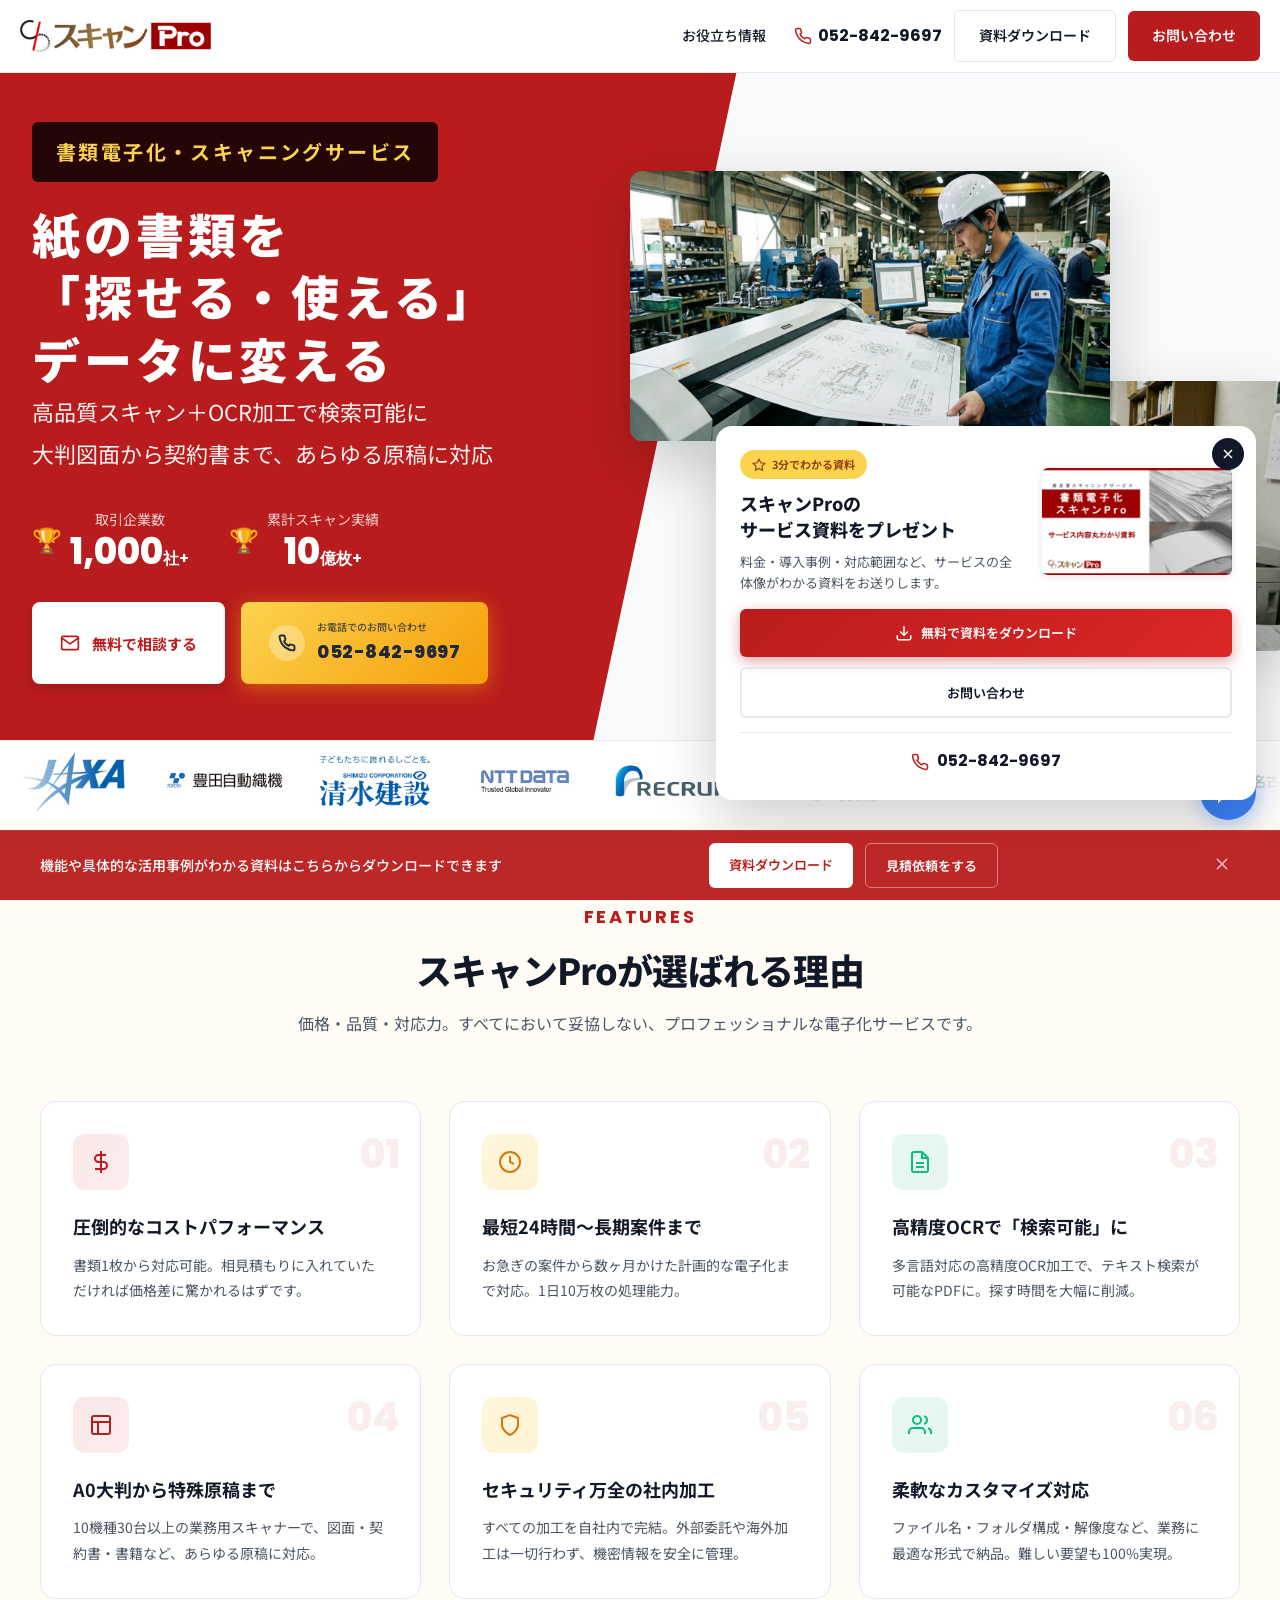
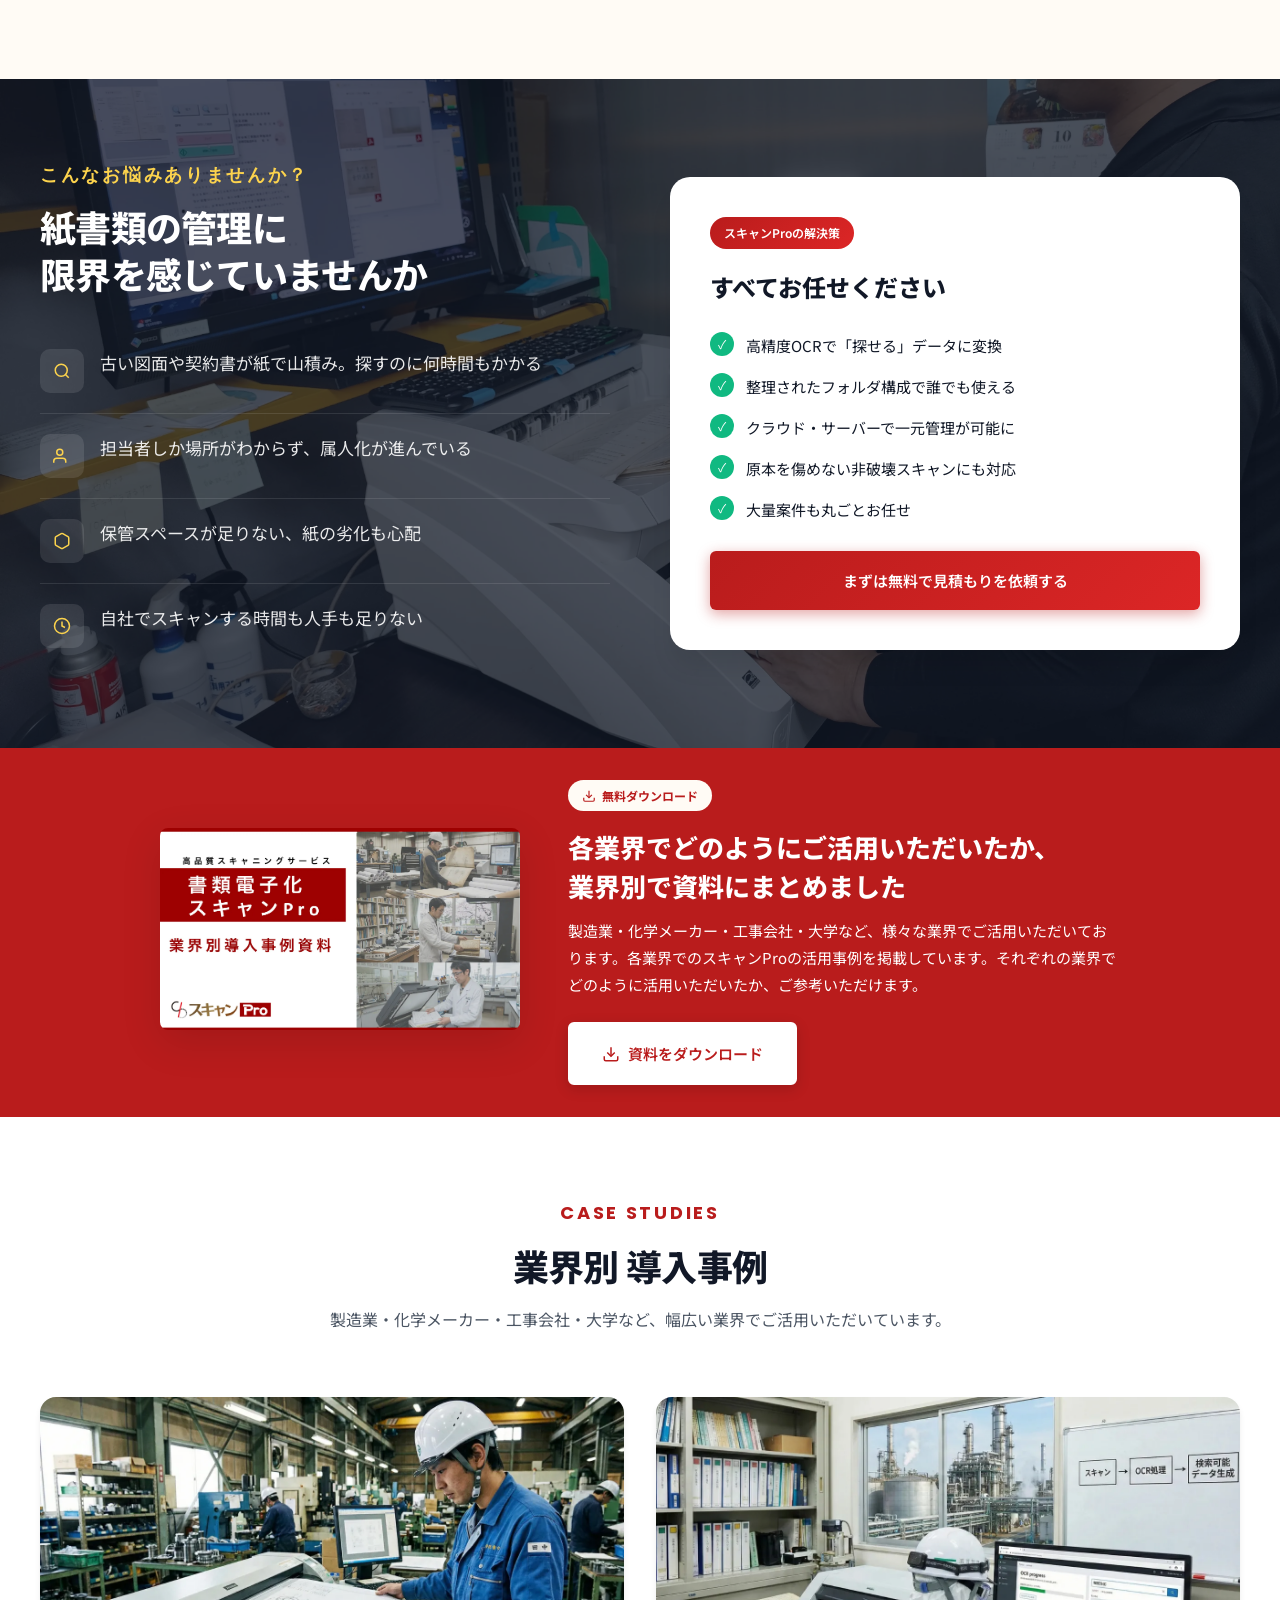
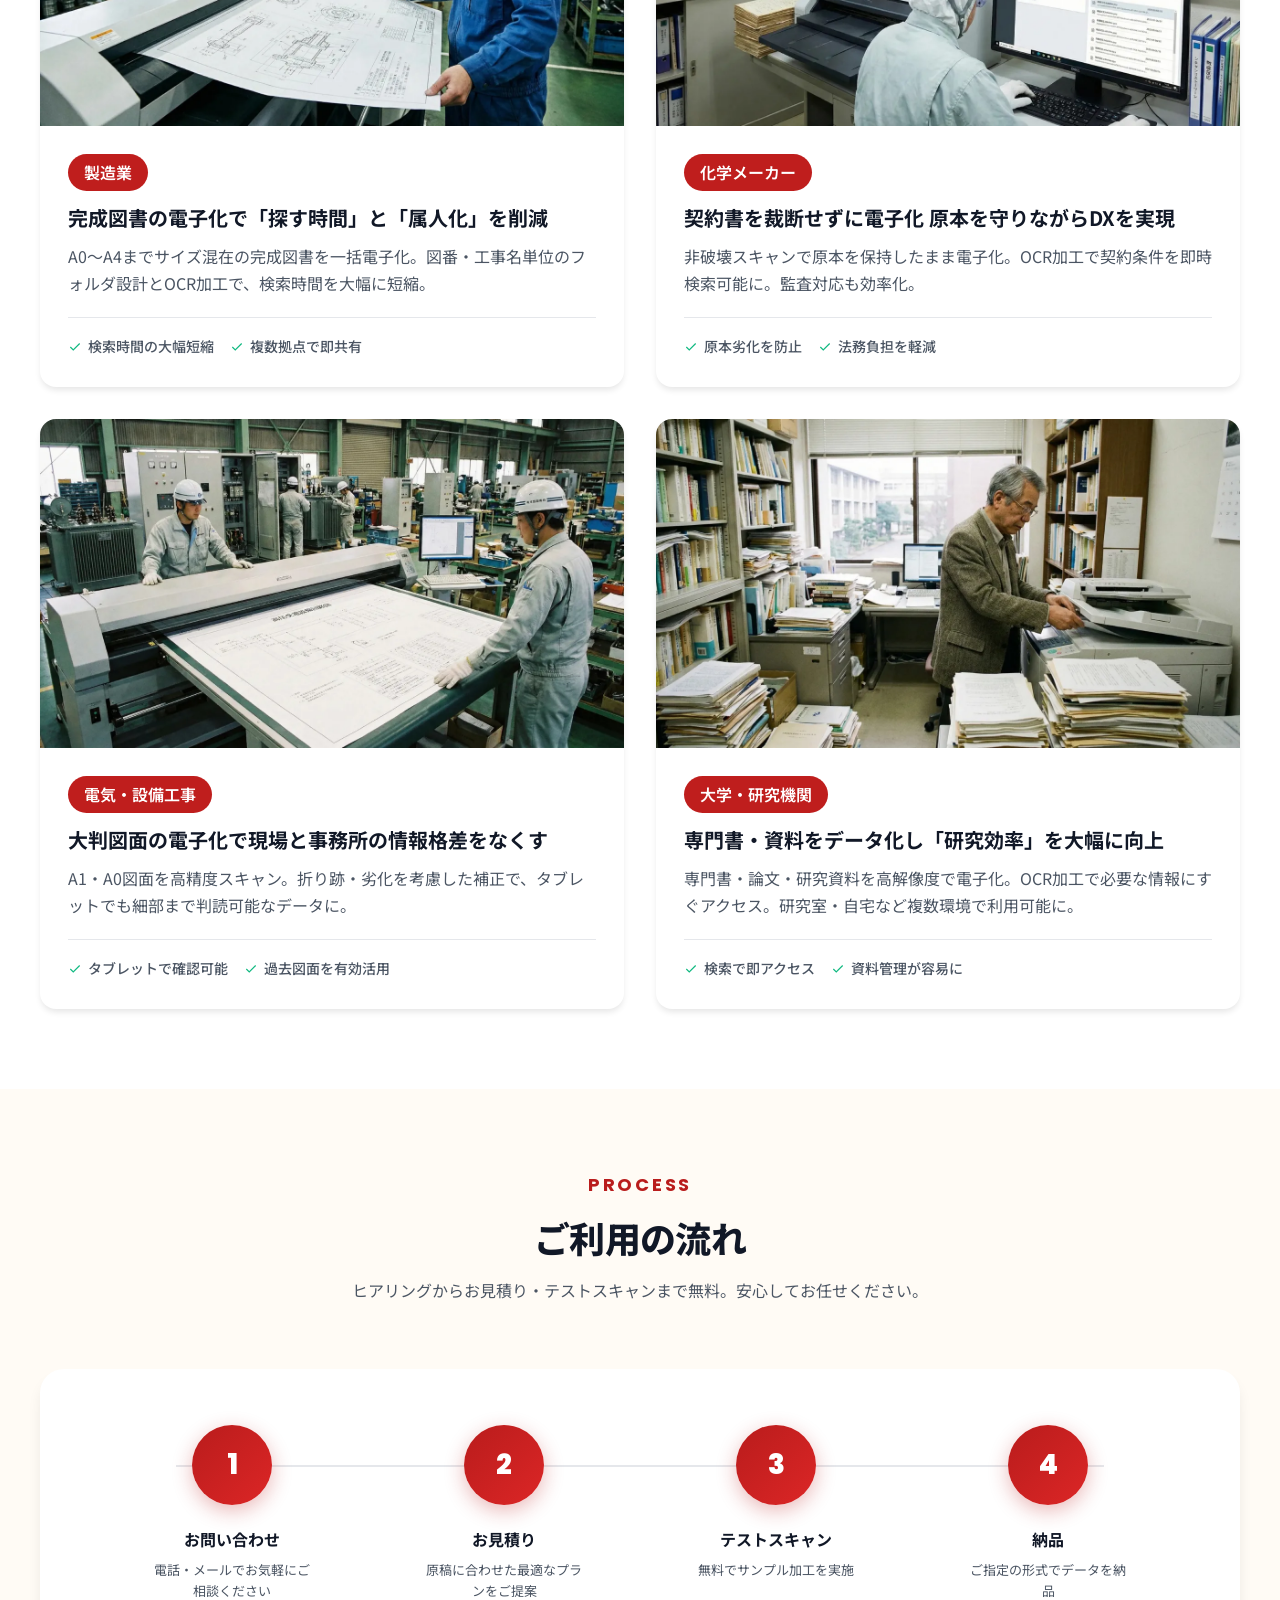
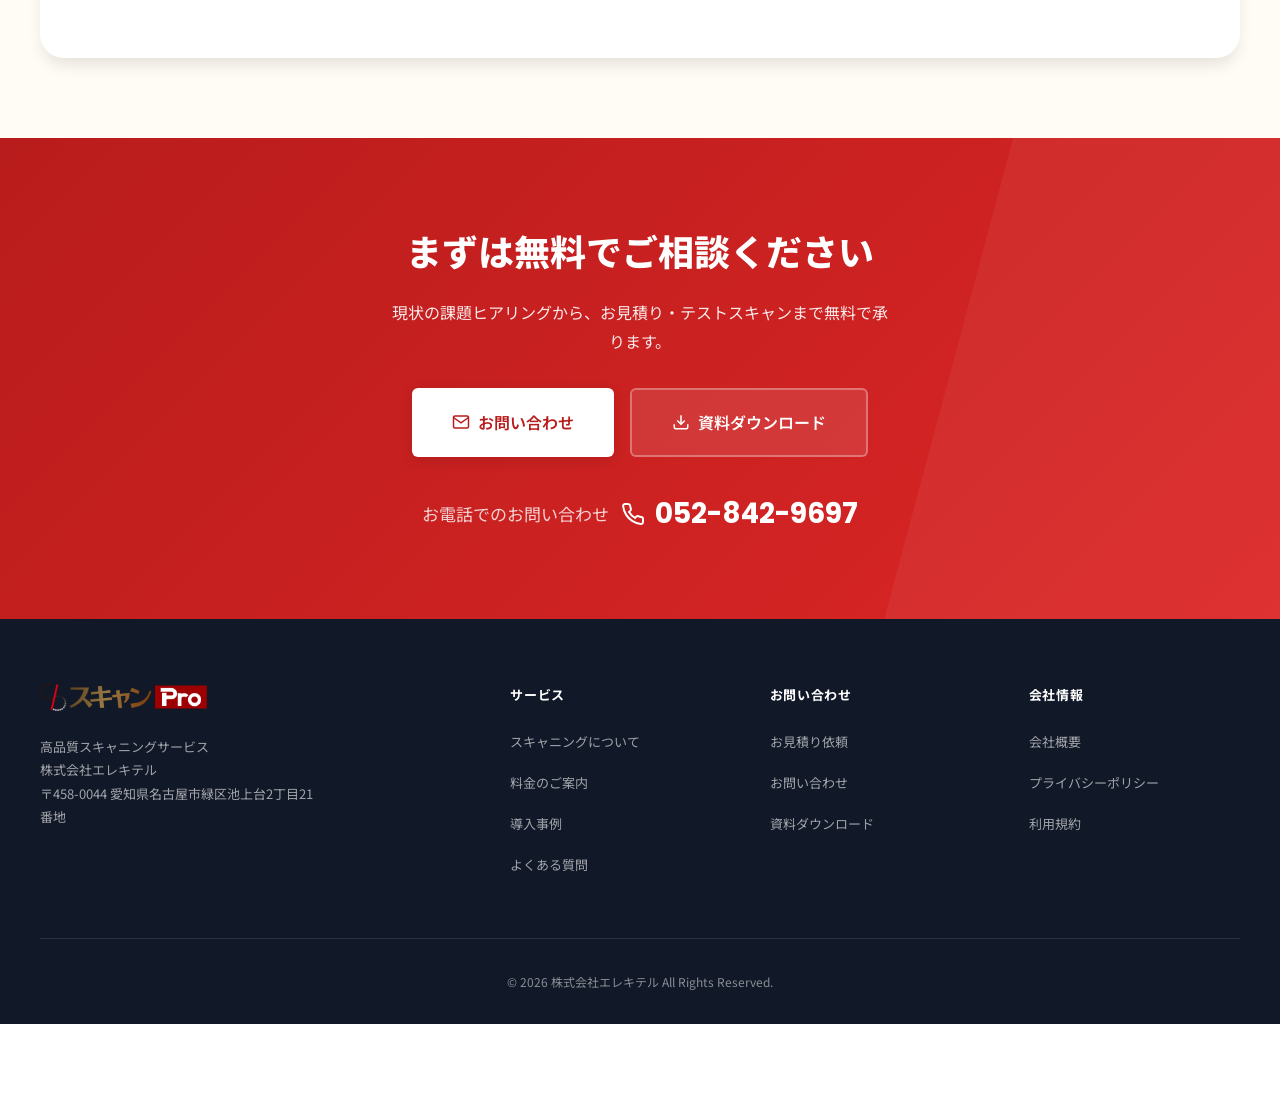
==== index-v2.html @ 7810da37 "モバイルのフローティングボタン重複を解消" ====
<!DOCTYPE html>
<html lang="ja">
<head>
    <!-- Google Tag Manager -->
    <script>(function(w,d,s,l,i){w[l]=w[l]||[];w[l].push({'gtm.start':
    new Date().getTime(),event:'gtm.js'});var f=d.getElementsByTagName(s)[0],
    j=d.createElement(s),dl=l!='dataLayer'?'&l='+l:'';j.async=true;j.src=
    'https://www.googletagmanager.com/gtm.js?id='+i+dl;f.parentNode.insertBefore(j,f);
    })(window,document,'script','dataLayer','GTM-W9QKFBZ');</script>
    <!-- End Google Tag Manager -->
    <!-- Microsoft Clarity -->
    <script type="text/javascript">
        (function(c,l,a,r,i,t,y){
            c[a]=c[a]||function(){(c[a].q=c[a].q||[]).push(arguments)};
            t=l.createElement(r);t.async=1;t.src="https://www.clarity.ms/tag/"+i;
            y=l.getElementsByTagName(r)[0];y.parentNode.insertBefore(t,y);
        })(window, document, "clarity", "script", "wdhqk1eufx");
    </script>
    <!-- End Microsoft Clarity -->
    <meta charset="UTF-8">
<meta name="viewport" content="width=device-width, initial-scale=1.0, maximum-scale=1.0, user-scalable=no">
    <title>スキャンPro | 高品質スキャニングサービス - 書類電子化のスペシャリスト</title>
    <link rel="preconnect" href="https://fonts.googleapis.com">
    <link rel="preconnect" href="https://fonts.gstatic.com" crossorigin>
    <link href="https://fonts.googleapis.com/css2?family=Noto+Sans+JP:wght@400;500;600;700;900&family=Poppins:wght@600;700;800&display=swap" rel="stylesheet">
    <link rel="stylesheet" href="css/modal.css">
    <style>
        :root {
            --primary: #B91C1C;
            --primary-dark: #991B1B;
            --primary-light: #EF4444;
            --primary-gradient: linear-gradient(135deg, #B91C1C 0%, #DC2626 100%);
            --hero-bg: #B91C1C;
            --hero-bg-dark: #991B1B;
            --text-primary: #111827;
            --text-secondary: #4B5563;
            --text-muted: #9CA3AF;
            --bg-white: #FFFFFF;
            --bg-light: #F9FAFB;
            --bg-cream: #FFFBF5;
            --bg-dark: #111827;
            --border: #E5E7EB;
            --accent-yellow: #FCD34D;
            --accent-green: #10B981;
            --shadow-sm: 0 1px 2px rgba(0,0,0,0.05);
            --shadow-md: 0 4px 6px -1px rgba(0,0,0,0.1);
            --shadow-lg: 0 10px 15px -3px rgba(0,0,0,0.1);
            --shadow-xl: 0 20px 25px -5px rgba(0,0,0,0.1);
        }
        * { margin: 0; padding: 0; box-sizing: border-box; }
        html { scroll-behavior: smooth; }
        body {
            font-family: 'Noto Sans JP', -apple-system, BlinkMacSystemFont, sans-serif;
            color: var(--text-primary);
            line-height: 1.8;
            background: var(--bg-white);
            -webkit-font-smoothing: antialiased;
            overflow-x: hidden;
        }
        .header {
            position: fixed; top: 0; left: 0; right: 0;
            background: var(--bg-white);
            z-index: 1000;
            transition: all 0.3s ease;
            border-bottom: 1px solid var(--border);
        }
        .header.scrolled { box-shadow: 0 2px 20px rgba(0, 0, 0, 0.08); }
        .header-inner {
            max-width: 1280px; margin: 0 auto; padding: 0 20px; height: 72px;
            display: flex; align-items: center; justify-content: space-between;
        }
        .logo { display: flex; align-items: center; gap: 10px; text-decoration: none; }
        .logo img { height: 32px; width: auto; }
        .phone-header {
            display: flex; align-items: center; gap: 6px;
            color: var(--text-primary); text-decoration: none;
            font-weight: 700; font-size: 16px; font-family: 'Poppins', sans-serif;
        }
        .phone-header svg { color: var(--primary); }
        .header-actions { display: flex; align-items: center; gap: 12px; }
        .nav-link-header { color: var(--text-primary); font-size: 14px; font-weight: 500; text-decoration: none; transition: color 0.2s; margin-right: 16px; }
        .nav-link-header:hover { color: var(--primary); }
        .btn {
            display: inline-flex; align-items: center; justify-content: center; gap: 8px;
            padding: 12px 24px; border-radius: 6px; font-size: 14px; font-weight: 600;
            text-decoration: none; transition: all 0.3s cubic-bezier(0.4, 0, 0.2, 1);
            cursor: pointer; border: none; position: relative; overflow: hidden;
        }
        .btn-header-primary { background: var(--primary); color: white; }
        .btn-header-primary:hover { background: var(--primary-dark); }
        .btn-header-outline { background: transparent; border: 1px solid var(--border); color: var(--text-primary); }
        .btn-header-outline:hover { background: var(--bg-light); border-color: var(--text-muted); }
        .btn-primary { background: var(--primary-gradient); color: white; box-shadow: 0 4px 14px rgba(185, 28, 28, 0.4); }
        .btn-primary:hover { transform: translateY(-2px); box-shadow: 0 6px 20px rgba(185, 28, 28, 0.5); }
        .btn-lg { padding: 16px 32px; font-size: 15px; }
        .btn-xl { padding: 18px 40px; font-size: 16px; }
        .btn-outline { background: transparent; border: 2px solid var(--border); color: var(--text-primary); }
        .btn-outline:hover { background: var(--bg-light); border-color: var(--text-muted); }
        .hero {
            padding-top: 72px; background: var(--hero-bg); position: relative; overflow: hidden;
            min-height: calc(100vh - 100px); display: flex; flex-direction: column;
        }
        .hero-main { flex: 1; display: flex; align-items: center; position: relative; z-index: 2; }
        .hero::after {
            content: ''; position: absolute; top: 0; right: 0; width: 55%; height: 100%;
            background: var(--bg-light); clip-path: polygon(25% 0, 100% 0, 100% 100%, 0 100%); z-index: 1;
        }
        .hero-inner {
            max-width: 1280px; margin: 0 auto; padding: 50px 32px 40px;
            display: grid; grid-template-columns: 1fr 1fr; gap: 60px;
            align-items: center; position: relative; z-index: 3; width: 100%;
        }
        .hero-content { color: white; }
        .hero-subtitle { font-size: 20px; font-weight: 700; margin-bottom: 20px; letter-spacing: 0.12em; display: inline-block; background: rgba(0,0,0,0.8); color: #FCD34D; padding: 12px 24px; border-radius: 6px; }
        .hero-title { font-size: 48px; font-weight: 900; line-height: 1.3; margin-bottom: 2px; letter-spacing: 0.08em; }
        .hero-description { font-size: 22px; margin-bottom: 32px; line-height: 1.9; opacity: 0.95; }
        .hero-stats { display: flex; gap: 40px; margin-bottom: 32px; }
        .stat-item { display: flex; align-items: center; gap: 8px; }
        .stat-laurel { color: #9AE6B4; font-size: 24px; }
        .stat-content { text-align: center; }
        .stat-label { font-size: 14px; opacity: 0.8; margin-bottom: 2px; }
        .stat-number { font-family: 'Poppins', sans-serif; font-size: 36px; font-weight: 800; line-height: 1; }
        .stat-number span { font-size: 16px; font-weight: 600; }
        .hero-cta { display: flex; gap: 16px; flex-wrap: wrap; margin-bottom: 16px; }
        .hero-cta-sub { display: flex; align-items: center; gap: 6px; font-size: 13px; opacity: 0.9; }
        .hero-cta-sub svg { color: #9AE6B4; }
        .btn-hero {
            display: flex; align-items: center; gap: 12px; padding: 16px 28px; border-radius: 8px;
            font-size: 15px; font-weight: 700; text-decoration: none; transition: all 0.3s ease; border: none; cursor: pointer;
        }
        .btn-hero-primary { background: white; color: var(--hero-bg); box-shadow: 0 4px 12px rgba(0,0,0,0.15); }
        .btn-hero-primary:hover { transform: translateY(-2px); box-shadow: 0 6px 20px rgba(0,0,0,0.2); }
        .btn-hero-phone {
            background: linear-gradient(135deg, #FCD34D 0%, #F59E0B 100%);
            color: #1F2937; box-shadow: 0 4px 20px rgba(245, 158, 11, 0.5); animation: pulse-phone 2s infinite;
        }
        .btn-hero-phone:hover { transform: translateY(-2px) scale(1.02); box-shadow: 0 6px 28px rgba(245, 158, 11, 0.6); }
        @keyframes pulse-phone {
            0%, 100% { box-shadow: 0 4px 20px rgba(245, 158, 11, 0.5); }
            50% { box-shadow: 0 4px 30px rgba(245, 158, 11, 0.8); }
        }
        .btn-hero-phone-icon {
            display: flex; align-items: center; justify-content: center;
            width: 36px; height: 36px; background: rgba(255,255,255,0.3); border-radius: 50%;
        }
        .btn-hero-phone-text { display: flex; flex-direction: column; text-align: left; }
        .btn-hero-phone-label { font-size: 10px; font-weight: 500; opacity: 0.8; }
        .btn-hero-phone-number { font-family: 'Poppins', sans-serif; font-size: 18px; font-weight: 800; letter-spacing: 0.5px; }
        .hero-image { position: relative; z-index: 3; }
        .hero-image-wrapper { position: relative; height: 480px; }
        .hero-image-main {
            position: absolute; width: 100%; max-width: 480px; border-radius: 12px;
            box-shadow: 0 20px 60px rgba(0,0,0,0.2); top: 0; left: -40px; z-index: 2;
        }
        .hero-image-secondary {
            position: absolute; width: 100%; max-width: 480px; border-radius: 12px;
            box-shadow: 0 15px 50px rgba(0,0,0,0.15); bottom: 0; right: -40px; z-index: 1;
        }
        .hero-image-float {
            position: absolute; background: white; border-radius: 12px; padding: 16px;
            box-shadow: 0 8px 30px rgba(0,0,0,0.12); z-index: 3;
        }
        .hero-image-float-1 { top: 50%; right: -10px; display: flex; align-items: center; gap: 10px; }
        .hero-image-float-icon {
            width: 40px; height: 40px; background: #E8F5E9; border-radius: 8px;
            display: flex; align-items: center; justify-content: center; color: var(--accent-green);
        }
        .hero-image-float-text { font-size: 13px; color: var(--text-secondary); }
        .logo-marquee {
    padding: 10px 0; /* 上下の余裕を確保 */
    background: var(--bg-white);
    border-top: 1px solid var(--border);
    overflow: hidden;
    position: relative;
    z-index: 4;
}
        .marquee-wrapper { display: flex; overflow: hidden; position: relative; }
        .marquee-wrapper::before, .marquee-wrapper::after {
            content: ''; position: absolute; top: 0; width: 100px; height: 100%; z-index: 2; pointer-events: none;
        }
        .marquee-wrapper::before { left: 0; background: linear-gradient(to right, white, transparent); }
        .marquee-wrapper::after { right: 0; background: linear-gradient(to left, white, transparent); }
        .marquee-track { display: flex; animation: marquee 45s linear infinite; }
        .marquee-track:hover { animation-play-state: paused; }
        @keyframes marquee { 0% { transform: translateX(0); } 100% { transform: translateX(-50%); } }
        .marquee-item {
            flex-shrink: 0; padding: 0 15px; display: flex; align-items: center; justify-content: center; 
        }
        .marquee-item img {
    height: 60px;      /* 少しサイズ調整 */
    width: auto;
    object-fit: contain;

    filter: grayscale(0%);
}
        .marquee-item:hover img { opacity: 1; filter: grayscale(0%); }
        .section { padding: 80px 32px; }
        .section-dark { background: var(--bg-dark); color: white; position: relative; }
        .section-dark::before { content: ''; position: absolute; top: 0; left: 0; right: 0; bottom: 0; background: url('image/hero-document-scan.webp') center/cover no-repeat; opacity: 0.25; z-index: 0; }
        .section-dark .section-inner { position: relative; z-index: 1; }
        .section-cream { background: var(--bg-cream); }
        .section-inner { max-width: 1200px; margin: 0 auto; }
        .section-header { text-align: center; margin-bottom: 64px; }
        .section-label {
            display: inline-block; font-family: 'Poppins', sans-serif; font-size: 18px; font-weight: 700;
            color: var(--primary); text-transform: uppercase; letter-spacing: 0.15em; margin-bottom: 12px;
        }
        .section-title {
            font-size: 36px; font-weight: 800; margin-bottom: 16px; color: var(--text-primary);
            letter-spacing: -0.02em; line-height: 1.3;
        }
        .section-dark .section-title { color: white; }
        .section-subtitle { font-size: 16px; color: var(--text-secondary); max-width: 700px; margin: 0 auto; line-height: 1.8; }
        .section-dark .section-subtitle { color: rgba(255,255,255,0.7); }
        .features-grid { display: grid; grid-template-columns: repeat(3, 1fr); gap: 28px; }
        .feature-card {
            background: white; border-radius: 16px; padding: 32px; border: 1px solid var(--border);
            transition: all 0.4s cubic-bezier(0.4, 0, 0.2, 1); position: relative; overflow: hidden;
        }
        .feature-card::before {
            content: ''; position: absolute; top: 0; left: 0; width: 100%; height: 3px;
            background: var(--primary-gradient); transform: scaleX(0); transform-origin: left; transition: transform 0.4s ease;
        }
        .feature-card:hover { transform: translateY(-6px); box-shadow: 0 16px 32px rgba(0, 0, 0, 0.1); border-color: transparent; }
        .feature-card:hover::before { transform: scaleX(1); }
        .feature-icon { width: 56px; height: 56px; border-radius: 12px; display: flex; align-items: center; justify-content: center; margin-bottom: 20px; }
        .feature-icon.primary { background: linear-gradient(135deg, rgba(185, 28, 28, 0.1) 0%, rgba(239, 68, 68, 0.1) 100%); color: var(--primary); }
        .feature-icon.yellow { background: linear-gradient(135deg, rgba(252, 211, 77, 0.2) 0%, rgba(251, 191, 36, 0.2) 100%); color: #D97706; }
        .feature-icon.green { background: linear-gradient(135deg, rgba(16, 185, 129, 0.1) 0%, rgba(5, 150, 105, 0.1) 100%); color: var(--accent-green); }
        .feature-number { font-family: 'Poppins', sans-serif; font-size: 40px; font-weight: 800; color: rgba(185, 28, 28, 0.08); position: absolute; top: 16px; right: 20px; }
        .feature-title { font-size: 18px; font-weight: 700; margin-bottom: 10px; color: var(--text-primary); }
        .feature-description { font-size: 14px; color: var(--text-secondary); line-height: 1.8; }
        .problem-grid { display: grid; grid-template-columns: 1fr 1fr; gap: 60px; align-items: center; }
        .problem-list { list-style: none; }
        .problem-item { display: flex; align-items: flex-start; gap: 16px; padding: 20px 0; border-bottom: 1px solid rgba(255, 255, 255, 0.1); }
        .problem-item:last-child { border-bottom: none; }
        .problem-icon { width: 44px; height: 44px; background: rgba(255, 255, 255, 0.1); border-radius: 10px; display: flex; align-items: center; justify-content: center; flex-shrink: 0; color: var(--accent-yellow); }
        .problem-text { font-size: 17px; line-height: 1.7; opacity: 0.9; }
        .solution-card { background: white; border-radius: 20px; padding: 40px; color: var(--text-primary); box-shadow: var(--shadow-xl); }
        .solution-badge { display: inline-block; background: var(--primary-gradient); color: white; padding: 5px 14px; border-radius: 50px; font-size: 12px; font-weight: 600; margin-bottom: 16px; }
        .solution-title { font-size: 24px; font-weight: 800; margin-bottom: 24px; color: var(--text-primary); }
        .solution-list { list-style: none; }
        .solution-item { display: flex; align-items: flex-start; gap: 12px; margin-bottom: 14px; font-size: 15px; }
        .solution-check { width: 24px; height: 24px; background: var(--accent-green); border-radius: 50%; display: flex; align-items: center; justify-content: center; color: white; flex-shrink: 0; font-size: 12px; }
        /* PC: スクロール駆動ラッパーを無効化 */
        .features-scroll-spacer, .cases-scroll-spacer { display: contents; }
        .features-sticky, .cases-sticky { display: contents; }
        .cases-grid { display: grid; grid-template-columns: repeat(2, 1fr); gap: 32px; }
        .cases-scroll-bar { display: none; }
        .case-card { background: white; border-radius: 16px; overflow: hidden; box-shadow: var(--shadow-md); transition: all 0.4s ease; }
        .case-card:hover { transform: translateY(-6px); box-shadow: var(--shadow-xl); }
        .case-image { aspect-ratio: 16/9; background: linear-gradient(135deg, #E5E7EB 0%, #F3F4F6 100%); overflow: hidden; }
        .case-image img { width: 100%; height: 100%; object-fit: cover; }
        .case-content { padding: 28px; }
        .case-badge { display: inline-block; padding: 4px 16px; background:#bf1e1d; border-radius: 50px; font-size: 16px; font-weight: 600; color: #ffffff; margin-bottom: 12px; }
        .case-title { font-size: 20px; font-weight: 700; margin-bottom: 10px; color: var(--text-primary); line-height: 1.5; }
        .case-description { font-size: 16px; color: var(--text-secondary); margin-bottom: 20px; line-height: 1.7; }
        .case-results { display: flex; gap: 16px; padding-top: 16px; border-top: 1px solid var(--border); flex-wrap: wrap; }
        .case-result-item { display: flex; align-items: center; gap: 6px; font-size: 14px; color: var(--text-secondary); font-weight: 500; }
        .case-result-item svg { color: var(--accent-green); }
        .process-container { background: white; border-radius: 24px; padding: 56px; box-shadow: var(--shadow-lg); }
        .process-steps { display: flex; justify-content: space-between; position: relative; }
        .process-steps::before { content: ''; position: absolute; top: 40px; left: 80px; right: 80px; height: 2px; background: var(--border); }
        .process-step { text-align: center; position: relative; flex: 1; }
        .process-number { width: 80px; height: 80px; border-radius: 50%; background: var(--primary-gradient); color: white; display: flex; align-items: center; justify-content: center; font-family: 'Poppins', sans-serif; font-size: 28px; font-weight: 800; margin: 0 auto 20px; position: relative; z-index: 1; box-shadow: 0 6px 20px rgba(185, 28, 28, 0.3); }
        .process-title { font-size: 16px; font-weight: 700; margin-bottom: 6px; color: var(--text-primary); }
        .process-description { font-size: 13px; color: var(--text-secondary); max-width: 160px; margin: 0 auto; line-height: 1.6; }
        .download-cta-section { background: #b91c1c; position: relative; overflow: hidden; padding-top: 0; padding-bottom: 0; }
        .download-cta-section .section-inner { padding-top: 32px; padding-bottom: 32px; }
        .download-cta-inner { max-width: 960px; margin: 0 auto; display: flex; align-items: center; gap: 48px; }
        .download-cta-image { flex: 0 0 360px; position: relative; }
        .download-cta-image img { width: 100%; border-radius: 8px; box-shadow: 0 12px 40px rgba(0, 0, 0, 0.12); }
        .download-cta-content { flex: 1; }
        .download-cta-label { display: inline-flex; align-items: center; gap: 6px; background:#fffbf5; color: #b91c1c; padding: 5px 14px; border-radius: 50px; font-size: 12px; font-weight: 700; margin-bottom: 16px; }
        .download-cta-title { font-size: 26px; font-weight: 800; line-height: 1.5; margin-bottom: 12px; color: #ffffff; }
        .download-cta-description { font-size: 15px; color: #ffffff; margin-bottom: 24px; line-height: 1.8; }
        .download-cta-content .btn-white { background: white; color: var(--primary); border: 2px solid white; box-shadow: 0 4px 14px rgba(0,0,0,0.15); }
        .download-cta-content .btn-white:hover { background: var(--bg-light); transform: translateY(-2px); box-shadow: 0 6px 20px rgba(0,0,0,0.2); }
        @media (max-width: 768px) {
            .download-cta-inner { flex-direction: column; gap: 24px; text-align: center; }
            .download-cta-image { flex: 0 0 auto; max-width: 240px; margin: 0 auto; }
            .download-cta-title { font-size: 22px; }
        }
        .cta-section { background: var(--primary-gradient); color: white; text-align: center; position: relative; overflow: hidden; }
        .cta-section::before { content: ''; position: absolute; top: -50%; right: -25%; width: 50%; height: 200%; background: rgba(255,255,255,0.05); transform: rotate(15deg); }
        .cta-content { position: relative; z-index: 1; }
        .cta-title { font-size: 36px; font-weight: 800; margin-bottom: 16px; }
        .cta-description { font-size: 16px; opacity: 0.9; margin-bottom: 32px; max-width: 500px; margin-left: auto; margin-right: auto; }
        .cta-buttons { display: flex; gap: 16px; justify-content: center; flex-wrap: wrap; margin-bottom: 32px; }
        .btn-white { background: white; color: var(--primary); box-shadow: 0 4px 14px rgba(0,0,0,0.1); }
        .btn-white:hover { background: var(--bg-light); transform: translateY(-2px); }
        .btn-ghost { background: rgba(255,255,255,0.1); color: white; border: 2px solid rgba(255,255,255,0.3); }
        .btn-ghost:hover { background: rgba(255,255,255,0.2); border-color: rgba(255,255,255,0.5); }
        .cta-phone { display: flex; align-items: center; justify-content: center; gap: 12px; flex-wrap: wrap; }
        .cta-phone-label { font-size: 17px; opacity: 0.8; }
        .cta-phone-number { font-family: 'Poppins', sans-serif; font-size: 28px; font-weight: 700; color: white; text-decoration: none; display: flex; align-items: center; gap: 10px; }
        .footer { background: var(--bg-dark); color: white; padding: 64px 32px 32px; }
        .footer-inner { max-width: 1200px; margin: 0 auto; }
        .footer-grid { display: grid; grid-template-columns: 2fr 1fr 1fr 1fr; gap: 48px; margin-bottom: 48px; }
        .footer-brand { max-width: 280px; }
        .footer-logo { margin-bottom: 16px; }
        .footer-logo img { height: 28px; width: auto; }
        .footer-description { font-size: 13px; opacity: 0.6; line-height: 1.8; }
        .footer-heading { font-size: 13px; font-weight: 700; margin-bottom: 20px; text-transform: uppercase; letter-spacing: 0.05em; }
        .footer-links { list-style: none; }
        .footer-links li { margin-bottom: 12px; }
        .footer-links a { color: white; opacity: 0.6; text-decoration: none; font-size: 13px; transition: opacity 0.2s; }
        .footer-links a:hover { opacity: 1; }
        .footer-bottom { padding-top: 32px; border-top: 1px solid rgba(255, 255, 255, 0.1); text-align: center; }
        .footer-copyright { font-size: 12px; opacity: 0.5; }
        .cta-popup { position: fixed; bottom: 100px; right: 24px; z-index: 999; display: none; }
        .cta-popup.show { display: block; animation: slideUp 0.4s ease; }
        @keyframes slideUp { from { opacity: 0; transform: translateY(20px); } to { opacity: 1; transform: translateY(0); } }
        .cta-popup-card { background: white; border-radius: 16px; padding: 24px; box-shadow: 0 20px 60px rgba(0, 0, 0, 0.2); width: 540px; position: relative; }
        .cta-popup-top { display: flex; gap: 20px; align-items: center; margin-bottom: 16px; }
        .cta-popup-top-text { flex: 1; }
        .cta-popup-image { flex: 0 0 190px; }
        .cta-popup-image img { width: 100%; height: auto; border-radius: 6px; display: block; box-shadow: 0 2px 8px rgba(0,0,0,0.1); }
        .cta-popup-close { position: absolute; top: 12px; right: 12px; width: 32px; height: 32px; border: none; background: var(--text-primary); border-radius: 50%; cursor: pointer; display: flex; align-items: center; justify-content: center; color: white; transition: all 0.2s; z-index: 1; }
        .cta-popup-close:hover { background: var(--primary); color: white; }
        .cta-popup-badge { display: inline-flex; align-items: center; gap: 6px; background: var(--accent-yellow); color: #92400E; padding: 5px 12px; border-radius: 50px; font-size: 11px; font-weight: 700; margin-bottom: 12px; }
        .cta-popup-title { font-size: 18px; font-weight: 800; margin-bottom: 10px; color: var(--text-primary); line-height: 1.4; }
        .cta-popup-description { font-size: 13px; color: var(--text-secondary); margin-bottom: 0; line-height: 1.6; }
        .cta-popup-buttons { display: flex; flex-direction: column; gap: 10px; }
        .cta-popup-buttons .btn { width: 100%; justify-content: center; padding: 12px 20px; font-size: 13px; }
        .cta-popup-phone { display: flex; align-items: center; justify-content: center; gap: 8px; margin-top: 14px; padding-top: 14px; border-top: 1px solid var(--border); }
        .cta-popup-phone a { color: var(--text-primary); text-decoration: none; font-weight: 700; font-size: 16px; font-family: 'Poppins', sans-serif; }
        .cta-popup-phone svg { color: var(--primary); }
        .floating-mini { position: fixed; bottom: 100px; right: 24px; z-index: 998; display: flex; flex-direction: column; gap: 10px; }
        .floating-mini.hidden { display: none; }
        .floating-btn { width: 56px; height: 56px; border-radius: 50%; display: flex; align-items: center; justify-content: center; box-shadow: 0 4px 16px rgba(0, 0, 0, 0.15); transition: all 0.3s ease; cursor: pointer; border: none; text-decoration: none; }
        .floating-btn:hover { transform: scale(1.1); }
        .floating-phone { background: var(--accent-green); color: white; }
        .floating-mail { background: var(--primary-gradient); color: white; }
        .floating-cta-bar { position: fixed; bottom: 0; left: 0; right: 0; background: rgba(185, 28, 28, 0.95); backdrop-filter: blur(10px); z-index: 999; padding: 12px 32px; display: none; border-top: 1px solid rgba(255,255,255,0.1); }
        .floating-cta-bar.show { display: block; animation: slideUpBar 0.4s ease; }
        @keyframes slideUpBar { from { opacity: 0; transform: translateY(100%); } to { opacity: 1; transform: translateY(0); } }
        .floating-cta-bar-inner { max-width: 1200px; margin: 0 auto; display: flex; align-items: center; justify-content: space-between; gap: 20px; }
        .floating-cta-bar-text { color: white; font-size: 14px; font-weight: 500; }
        .floating-cta-bar-buttons { display: flex; gap: 12px; }
        .floating-cta-bar-close { background: none; border: none; color: white; cursor: pointer; padding: 8px; opacity: 0.7; transition: opacity 0.2s; }
        .floating-cta-bar-close:hover { opacity: 1; }
        .btn-bar { padding: 10px 20px; border-radius: 6px; font-size: 13px; font-weight: 600; text-decoration: none; transition: all 0.2s; }
        .btn-bar-primary { background: white; color: var(--primary); }
        .btn-bar-primary:hover { background: var(--bg-light); }
        .btn-bar-secondary { background: transparent; color: white; border: 1px solid rgba(255,255,255,0.4); }
        .btn-bar-secondary:hover { background: rgba(255,255,255,0.1); }
        .floating-chat { position: fixed; bottom: 80px; right: 24px; z-index: 998; }
        .floating-chat-btn { width: 56px; height: 56px; border-radius: 50%; background: #3B82F6; color: white; display: flex; align-items: center; justify-content: center; box-shadow: 0 4px 20px rgba(59, 130, 246, 0.4); border: none; cursor: pointer; transition: all 0.3s ease; }
        .floating-chat-btn:hover { transform: scale(1.1); box-shadow: 0 6px 24px rgba(59, 130, 246, 0.5); }
        .fade-in { opacity: 0; transform: translateY(30px); transition: opacity 0.6s ease, transform 0.6s ease; }
        .fade-in.visible { opacity: 1; transform: translateY(0); }

        /* Hamburger menu */
        .hamburger-btn { display: none; flex-direction: column; align-items: center; justify-content: center; background: none; border: none; cursor: pointer; padding: 8px; gap: 5px; }
        .hamburger-btn span { width: 24px; height: 2px; background: var(--text-primary); transition: all 0.3s ease; display: block; }
        .hamburger-btn.active span:nth-child(1) { transform: rotate(45deg) translate(8px, 8px); }
        .hamburger-btn.active span:nth-child(2) { opacity: 0; }
        .hamburger-btn.active span:nth-child(3) { transform: rotate(-45deg) translate(8px, -8px); }
        .mobile-nav { display: none; position: absolute; top: 56px; left: 0; right: 0; background: white; border-bottom: 1px solid var(--border); flex-direction: column; gap: 0; z-index: 999; box-shadow: 0 4px 12px rgba(0,0,0,0.1); }
        .mobile-nav.show { display: flex; }
        .mobile-nav a { padding: 14px 16px; color: var(--text-primary); text-decoration: none; font-size: 14px; border-bottom: 1px solid var(--border); }
        .mobile-nav a:last-child { border-bottom: none; }
        .mobile-nav a:hover { background: var(--bg-light); }
        /* Mobile-only elements - hidden by default on PC */
        .mobile-header-actions { display: none; }
        .mobile-phone-btn { display: none; }
        .mobile-cta-btn { display: none; }
        .scroll-hint-mobile { display: none; }
        .trust-numbers { display: none; }
        .mini-cta-mobile { display: none; }
        .feature-progress { display: none; }
        .mobile-floating-buttons { display: none; }
        .feature-img { display: none; }

        @media (max-width: 1024px) {
            .hero-inner { grid-template-columns: 1fr; gap: 40px; }
            .hero::after { display: none; }
            .hero { min-height: auto; }
            .hero-main { padding-bottom: 40px; }
            .hero-image { display: block; }
            .hero-image-wrapper { height: 280px; max-width: 500px; margin: 0 auto; }
            .hero-image-main { width: 60%; max-width: 280px; }
            .hero-image-secondary { width: 55%; max-width: 250px; }
            .hero-title { font-size: 36px; }
            .features-grid { grid-template-columns: repeat(2, 1fr); }
            .problem-grid { grid-template-columns: 1fr; gap: 40px; }
            .process-steps { flex-wrap: wrap; gap: 32px; }
            .process-steps::before { display: none; }
            .process-step { flex: 0 0 calc(50% - 16px); }
            .footer-grid { grid-template-columns: repeat(2, 1fr); }
        }
        @media (max-width: 768px) {
            /* Stagger animations */
            .stagger-1 { transition-delay: 0.05s; }
            .stagger-2 { transition-delay: 0.1s; }
            .stagger-3 { transition-delay: 0.15s; }
            .stagger-4 { transition-delay: 0.2s; }
            .stagger-5 { transition-delay: 0.25s; }
            .stagger-6 { transition-delay: 0.3s; }

            /* === HEADER === */
            .header { border-bottom: none; box-shadow: 0 1px 8px rgba(0,0,0,0.08); }
            .header-inner { padding: 0 12px; height: 60px; }
            .logo { flex-shrink: 0; }
            .logo img { height: 22px; }
            .header-actions { display: none; }
            .hamburger-btn { display: flex; flex-shrink: 0; width: 40px; height: 40px; }
            .mobile-header-actions { display: flex; align-items: center; gap: 6px; margin-left: auto; margin-right: 4px; }
            .mobile-phone-btn { display: inline-flex; align-items: center; gap: 4px; height: 36px; border-radius: 50px; font-size: 12px; font-weight: 700; padding: 0 14px; letter-spacing: 0.05em; background: linear-gradient(135deg, #FCD34D 0%, #F59E0B 100%); color: #1F2937; text-decoration: none; }
            .mobile-phone-btn svg { width: 14px; height: 14px; }
            .mobile-cta-btn { display: inline-flex; align-items: center; gap: 4px; height: 36px; padding: 0 14px; border-radius: 50px; font-size: 12px; font-weight: 700; letter-spacing: 0.05em; background: var(--primary); color: white; text-decoration: none; }

            /* === HERO (FV full screen) === */
            .hero {
                padding-top: 60px;
                min-height: 100vh;
                min-height: 100dvh;
                display: flex;
                flex-direction: column;
                position: relative;
                overflow: hidden;
                background:
                    linear-gradient(180deg,
                        rgba(185, 28, 28, 0.88) 0%,
                        rgba(185, 28, 28, 0.78) 40%,
                        rgba(185, 28, 28, 0.68) 70%,
                        rgba(185, 28, 28, 0.58) 100%
                    ),
                    url('image/manufacturing industry.webp') center center / cover no-repeat;
            }
            .hero::after { display: none; }
            .hero-main { flex: 1; display: flex; align-items: stretch; padding-bottom: 0; }
            .hero-inner {
                padding: 0;
                background: none !important;
                position: relative;
                flex: 1;
                display: flex;
                flex-direction: column;
                grid-template-columns: 1fr;
                gap: 0;
            }
            .hero-inner::before { display: none !important; }
            .logo-marquee { height: 52px; display: flex; align-items: center; flex-shrink: 0; padding: 4px 0; overflow: hidden; }

            .hero-content {
                position: relative;
                z-index: 1;
                padding: 30px 20px 10px;
                display: flex;
                flex-direction: column;
                flex: 1;
                justify-content: space-between;
            }

            /* Staged hero animations */
            .hero-subtitle {
                font-size: 17px;
                padding: 6px 16px;
                margin-top: 10px;
                margin-bottom: 8px;
                white-space: normal;
                letter-spacing: 0.1em;
                align-self: flex-start;
                opacity: 0;
                transform: translateY(20px);
                animation: heroFadeUp 0.6s 0.15s cubic-bezier(0.22, 0.61, 0.36, 1) forwards;
            }
            .hero-title {
                font-size: 27px;
                font-weight: 900;
                line-height: 1.35;
                letter-spacing: 0;
                margin-bottom: 6px;
                opacity: 0;
                transform: translateY(20px);
                animation: heroFadeUp 0.6s 0.3s cubic-bezier(0.22, 0.61, 0.36, 1) forwards;
            }
            .hero-description {
                font-size: 15px;
                line-height: 1.6;
                margin-bottom: 0;
                display: block;
                opacity: 0;
                transform: translateY(20px);
                animation: heroFadeUp 0.6s 0.45s cubic-bezier(0.22, 0.61, 0.36, 1) forwards;
            }

            /* Glassmorphism stats badge */
            .hero-stats {
                flex-direction: row;
                gap: 0;
                justify-content: center;
                margin: 0 0 8px 0;
                padding: 10px 0;
                background: rgba(255, 255, 255, 0.14);
                backdrop-filter: blur(12px);
                -webkit-backdrop-filter: blur(12px);
                border-radius: 12px;
                border: 1px solid rgba(255, 255, 255, 0.25);
                flex-wrap: nowrap;
                opacity: 0;
                transform: translateY(20px) scale(0.96);
                animation: heroStatsIn 0.7s 0.6s cubic-bezier(0.22, 0.61, 0.36, 1) forwards;
            }
            @keyframes heroStatsIn {
                from { opacity: 0; transform: translateY(20px) scale(0.96); }
                to { opacity: 1; transform: translateY(0) scale(1); }
            }
            .stat-item {
                flex: 1;
                justify-content: center;
                padding: 0;
                text-align: center;
                gap: 2px;
                flex-direction: column;
            }
            .stat-item:first-child {
                border-right: 1px solid rgba(255, 255, 255, 0.25);
            }
            .stat-laurel { display: none; }
            .stat-content { text-align: center; }
            .stat-number { font-size: 32px; line-height: 1; }
            .stat-number span { font-size: 13px; }
            .stat-label { font-size: 11px; opacity: 0.9; margin-bottom: 0; font-weight: 500; }

            /* CTA buttons side by side */
            .hero-cta {
                flex-direction: row;
                gap: 8px;
                margin: 0;
                padding: 0;
                opacity: 0;
                transform: translateY(20px);
                animation: heroFadeUp 0.6s 0.75s cubic-bezier(0.22, 0.61, 0.36, 1) forwards;
            }
            .btn-hero {
                flex: 1;
                justify-content: center;
                padding: 10px 8px;
                font-size: 14px;
                border-radius: 10px;
                min-height: 44px;
            }
            .btn-hero svg { width: 18px; height: 18px; }
            .btn-hero-primary {
                box-shadow: 0 4px 16px rgba(255, 255, 255, 0.2);
                font-weight: 700;
            }
            .btn-hero-phone {
                background: linear-gradient(135deg, #FCD34D 0%, #F59E0B 100%);
                color: #1F2937;
                flex-direction: column;
                gap: 1px;
            }
            .btn-hero-phone-icon { display: none; }
            .btn-hero-phone-text { text-align: center; }
            .btn-hero-phone-number { font-size: 14px; }
            .btn-hero-phone-label { font-size: 9px; }

            .scroll-hint-mobile {
                display: flex;
                flex-direction: column;
                align-items: center;
                gap: 2px;
                margin-top: 4px;
                padding-bottom: 0;
                color: rgba(255,255,255,0.55);
                font-size: 11px;
                opacity: 0;
                animation: heroFadeUp 0.4s 0.9s ease forwards, bounceDown 2s 1.5s infinite;
            }

            @keyframes heroFadeUp {
                from { opacity: 0; transform: translateY(20px); }
                to { opacity: 1; transform: translateY(0); }
            }
            @keyframes bounceDown {
                0%, 100% { transform: translateY(0); }
                50% { transform: translateY(5px); }
            }
            .hero-image { display: none; }

            /* === MARQUEE === */
            .marquee-item { padding: 0 16px; }
            .marquee-item img { height: 44px; max-height: 44px; max-width: 140px; }

            /* === SECTIONS GENERAL === */
            .section { padding: 56px 20px; }
            .section-header { margin-bottom: 36px; }
            .section-label { font-size: 13px; letter-spacing: 0.1em; }
            .section-title { font-size: 22px; line-height: 1.4; }
            .section-subtitle { font-size: 13px; }

            /* === TRUST NUMBERS (after marquee) === */
            .trust-numbers {
                display: block;
                padding: 32px 16px 28px;
                background: linear-gradient(180deg, #F8FAFC 0%, #FFF5F5 100%);
            }
            .trust-numbers-title {
                text-align: center;
                font-size: 20px;
                font-weight: 900;
                color: var(--text-primary);
                letter-spacing: 0.04em;
                margin-bottom: 20px;
                position: relative;
            }
            .trust-numbers-title::after {
                content: '';
                display: block;
                width: 40px;
                height: 2px;
                background: var(--primary);
                margin: 8px auto 0;
                border-radius: 1px;
            }
            .trust-numbers-grid {
                display: grid;
                grid-template-columns: 1fr 1fr;
                gap: 10px;
            }
            .trust-number-card {
                background: white;
                border-radius: 14px;
                padding: 18px 12px 14px;
                text-align: center;
                box-shadow: 0 2px 12px rgba(185, 28, 28, 0.08);
                border: 1px solid rgba(185, 28, 28, 0.06);
                position: relative;
                overflow: hidden;
            }
            .trust-number-card::before {
                content: '';
                position: absolute;
                top: 0; left: 0; right: 0;
                height: 3px;
                background: var(--primary-gradient);
            }
            .trust-number-icon {
                width: 36px; height: 36px;
                border-radius: 10px;
                display: flex; align-items: center; justify-content: center;
                margin: 0 auto 8px;
                font-size: 18px;
            }
            .trust-number-icon.red { background: #FEF2F2; color: #B91C1C; }
            .trust-number-icon.green { background: #ECFDF5; color: #059669; }
            .trust-number-icon.amber { background: #FFFBEB; color: #D97706; }
            .trust-number-icon.purple { background: #F3E8FF; color: #7C3AED; }
            .trust-number-value {
                font-family: 'Poppins', sans-serif;
                font-size: 28px; font-weight: 800;
                color: var(--text-primary);
                line-height: 1.1; margin-bottom: 2px;
            }
            .trust-number-value span {
                font-size: 13px; font-weight: 700;
                font-family: 'Noto Sans JP', sans-serif;
            }
            .trust-number-label {
                font-size: 11px; color: var(--text-secondary);
                font-weight: 500; line-height: 1.4;
            }

            /* === FEATURES (縦スクロール) === */
            .features-grid {
                grid-template-columns: 1fr;
                gap: 0;
            }
            .feature-card {
                min-height: auto;
                padding: 60px 24px 40px;
                border-radius: 0;
                border: none;
                display: flex;
                flex-direction: column;
                justify-content: center;
                align-items: center;
                text-align: center;
                position: relative;
                overflow: hidden;
            }
            /* 全カードに背景色（交互パターン・赤系） */
            .feature-card:nth-child(1) { background: linear-gradient(180deg, #FEF2F2 0%, #FECACA 100%); }
            .feature-card:nth-child(2) { background: linear-gradient(180deg, #FFF7ED 0%, #FFEDD5 100%); }
            .feature-card:nth-child(3) { background: linear-gradient(180deg, #ECFDF5 0%, #D1FAE5 100%); }
            .feature-card:nth-child(4) { background: linear-gradient(180deg, #FEF2F2 0%, #FECACA 100%); }
            .feature-card:nth-child(5) { background: linear-gradient(180deg, #FFFBEB 0%, #FEF3C7 100%); }
            .feature-card:nth-child(6) { background: linear-gradient(180deg, #ECFDF5 0%, #D1FAE5 100%); }
            .feature-card:hover { transform: none; box-shadow: none; }

            /* つなぎ目：前のカードの色が上から食い込む逆三角 */
            .feature-card::before {
                content: '';
                position: absolute;
                top: -1px; left: 10%; right: 10%;
                width: 80%;
                height: 32px;
                clip-path: polygon(0 0, 100% 0, 50% 100%);
                z-index: 2;
                transform: none !important;
            }
            .feature-card:nth-child(1)::before { display: none; }
            .feature-card:nth-child(2)::before { background: #FECACA; }
            .feature-card:nth-child(3)::before { background: #FFEDD5; }
            .feature-card:nth-child(4)::before { background: #D1FAE5; }
            .feature-card:nth-child(5)::before { background: #FECACA; }
            .feature-card:nth-child(6)::before { background: #FEF3C7; }

            /* 番号：左上に固定 */
            .feature-number {
                position: absolute !important;
                top: 16px !important;
                left: 20px !important;
                right: auto !important;
                font-size: 56px;
                color: rgba(185, 28, 28, 0.1);
                margin-bottom: 0;
                line-height: 1;
                font-weight: 900;
                animation: featureNumFloat 3s ease-in-out infinite;
            }
            .feature-card:nth-child(even) .feature-number { animation-delay: 0.5s; }
            .feature-card:nth-child(3n) .feature-number { animation-delay: 1s; }
            @keyframes featureNumFloat {
                0%, 100% { transform: translateY(0) scale(1); }
                50% { transform: translateY(-5px) scale(1.02); }
            }

            /* 画像を表示、アイコンを非表示 */
            .feature-img {
                display: block;
                width: 200px; height: 200px;
                object-fit: contain;
                margin-bottom: 20px;
                filter: drop-shadow(0 8px 24px rgba(0,0,0,0.1));
            }
            .feature-icon { display: none; }

            .feature-title { font-size: 22px; margin-bottom: 14px; font-weight: 800; line-height: 1.4; }
            .feature-description { font-size: 15px; line-height: 1.9; max-width: 300px; color: var(--text-secondary); }

            /* 装飾用の円 */
            .feature-card::after {
                content: '';
                position: absolute;
                width: 200px; height: 200px;
                border-radius: 50%;
                background: rgba(255, 255, 255, 0.4);
                z-index: 0;
            }
            .feature-card:nth-child(1)::after { top: -60px; right: -60px; }
            .feature-card:nth-child(2)::after { bottom: -80px; left: -60px; width: 250px; height: 250px; }
            .feature-card:nth-child(3)::after { top: -40px; left: -80px; width: 180px; height: 180px; }
            .feature-card:nth-child(4)::after { bottom: -60px; right: -40px; width: 220px; height: 220px; }
            .feature-card:nth-child(5)::after { top: -50px; right: -50px; width: 160px; height: 160px; }
            .feature-card:nth-child(6)::after { bottom: -70px; left: -70px; width: 240px; height: 240px; }
            .feature-card > * { position: relative; z-index: 1; }

            /* === MINI CTA === */
            .mini-cta-mobile {
                display: block;
                padding: 36px 20px;
                background: linear-gradient(180deg, #FFF5F5 0%, #FEE2E2 100%);
                text-align: center;
            }
            .mini-cta-title {
                font-size: 18px; font-weight: 800;
                color: var(--text-primary);
                margin-bottom: 6px;
            }
            .mini-cta-sub {
                font-size: 13px; color: var(--text-secondary);
                margin-bottom: 16px;
            }
            .mini-cta-buttons {
                display: flex; flex-direction: column; gap: 10px;
            }
            .mini-cta-buttons .btn {
                width: 100%; min-height: 48px;
                font-size: 14px; font-weight: 700;
                border-radius: 10px;
                justify-content: center;
            }

            /* === PROBLEM / SOLUTION === */
            .problem-grid { grid-template-columns: 1fr; gap: 32px; }
            .section-dark .section-title { font-size: 22px; text-align: center; }
            .section-dark .section-label { text-align: center; display: block; }
            .problem-text { font-size: 15px; }
            .solution-card { padding: 28px 20px; border-radius: 16px; }
            .solution-title { font-size: 20px; }

            /* === DOWNLOAD CTA === */
            .download-cta-inner { flex-direction: column; gap: 24px; text-align: center; }
            .download-cta-image { flex: 0 0 auto; max-width: 240px; margin: 0 auto; }
            .download-cta-title { font-size: 20px; }

            /* === CASES (縦スクロール) === */
            .cases-grid {
                display: grid !important;
                grid-template-columns: 1fr;
                gap: 16px;
            }
            .cases-scroll-bar { display: none; }
            .case-title { font-size: 17px; }
            .case-description { font-size: 14px; }

            /* === PROCESS VERTICAL TIMELINE === */
            .process-container { padding: 32px 20px; border-radius: 16px; }
            .process-steps {
                flex-direction: column;
                gap: 0;
                align-items: stretch;
            }
            .process-steps::before { display: none; }
            .process-step {
                flex: none;
                display: flex;
                align-items: flex-start;
                gap: 16px;
                text-align: left;
                padding: 16px 0;
                position: relative;
            }
            .process-step:not(:last-child)::after {
                content: '';
                position: absolute;
                left: 28px;
                top: 72px;
                bottom: -4px;
                width: 2px;
                background: linear-gradient(to bottom, var(--primary), rgba(185,28,28,0.2));
            }
            .process-number {
                width: 56px; height: 56px;
                font-size: 20px;
                margin: 0;
                flex-shrink: 0;
            }
            .process-step-content { flex: 1; padding-top: 4px; }
            .process-title { font-size: 16px; margin-bottom: 4px; text-align: left; }
            .process-description { font-size: 13px; max-width: none; margin: 0; text-align: left; }

            /* === CTA SECTION === */
            .cta-section { padding: 60px 16px; }
            .cta-title { font-size: 24px; }
            .cta-buttons { flex-direction: column; }
            .cta-buttons .btn { width: 100%; }
            .cta-phone-number { font-size: 22px; }

            /* === FOOTER === */
            .footer { padding: 48px 16px 24px; }
            .footer-grid { grid-template-columns: 1fr; gap: 32px; }

            /* === FLOATING UI === */
            .floating-cta-bar-inner { flex-direction: column; text-align: center; gap: 12px; }
            .floating-cta-bar-text { font-size: 13px; }
            .floating-cta-bar-buttons { width: 100%; }
            .btn-bar { flex: 1; text-align: center; }
            .floating-chat { display: none !important; }
            .floating-mini { display: none !important; }
            .cta-popup { bottom: 80px; right: 16px; left: 16px; }
            .cta-popup-card { width: 100%; }
            .cta-popup-top { flex-direction: column; }
            .cta-popup-image { flex: 0 0 auto; }
            .cta-popup-image img { height: 120px; width: 100%; object-fit: cover; }

            /* Mobile floating buttons */
            .mobile-floating-buttons {
                display: flex;
                position: fixed;
                bottom: 16px;
                right: 16px;
                flex-direction: column;
                gap: 10px;
                z-index: 998;
            }
            .mobile-float-btn {
                width: 52px; height: 52px;
                border-radius: 50%;
                display: flex; align-items: center; justify-content: center;
                box-shadow: 0 4px 16px rgba(0,0,0,0.2);
                border: none; cursor: pointer;
                transition: all 0.3s ease;
                text-decoration: none;
            }
            .mobile-float-btn:hover { transform: scale(1.1); }
            .mobile-float-phone { background: #10B981; color: white; }
            .mobile-float-mail { background: var(--primary-gradient); color: white; }
        }
        @media (max-width: 375px) {
            .hero-subtitle { font-size: 17px; padding: 6px 12px; }
            .hero-title { font-size: 33px; }
            .section-title { font-size: 22px; }
            .cta-title { font-size: 22px; }
            .btn-hero-phone-number { font-size: 16px; }
        }
        body.has-floating-bar { padding-bottom: 70px; }
        @media (max-width: 768px) { body.has-floating-bar { padding-bottom: 100px; } }

    </style>
</head>
<body>
<!-- Google Tag Manager (noscript) -->
<noscript><iframe src="https://www.googletagmanager.com/ns.html?id=GTM-W9QKFBZ"
height="0" width="0" style="display:none;visibility:hidden"></iframe></noscript>
<!-- End Google Tag Manager (noscript) -->



<header class="header" id="header">
    <div class="header-inner">
        <a href="https://scan-pro.jp/" class="logo">
            <img src="image/logo_header.png" alt="スキャンPro">
        </a>
        <div class="header-actions">
            <a href="https://scan-pro.jp/useful-info/" class="nav-link-header">お役立ち情報</a>
            <a href="tel:052-842-9697" class="phone-header">
                <svg width="18" height="18" viewBox="0 0 24 24" fill="none" stroke="currentColor" stroke-width="2"><path d="M22 16.92v3a2 2 0 0 1-2.18 2 19.79 19.79 0 0 1-8.63-3.07 19.5 19.5 0 0 1-6-6 19.79 19.79 0 0 1-3.07-8.67A2 2 0 0 1 4.11 2h3a2 2 0 0 1 2 1.72 12.84 12.84 0 0 0 .7 2.81 2 2 0 0 1-.45 2.11L8.09 9.91a16 16 0 0 0 6 6l1.27-1.27a2 2 0 0 1 2.11-.45 12.84 12.84 0 0 0 2.81.7A2 2 0 0 1 22 16.92z"/></svg>
                052-842-9697
            </a>
            <a href="#" onclick="openDownloadModal('スキャンPro サービス資料'); return false;" class="btn btn-header-outline">資料ダウンロード</a>
            <a href="#" onclick="openContactModal(); return false;" class="btn btn-header-primary">お問い合わせ</a>
        </div>
        <div class="mobile-header-actions">
            <a href="#" onclick="openContactModal(); return false;" class="mobile-cta-btn">お問い合わせ</a>
        </div>
        <button class="hamburger-btn" id="hamburgerBtn" onclick="toggleMobileNav()">
            <span></span><span></span><span></span>
        </button>
    </div>
    <nav class="mobile-nav" id="mobileNav">
        <a href="#features">選ばれる理由</a>
        <a href="#cases">導入事例</a>
        <a href="#process">ご利用の流れ</a>
        <a href="#" onclick="openDownloadModal('スキャンPro サービス資料'); return false;">資料ダウンロード</a>
        <a href="#" onclick="openContactModal(); return false;">お問い合わせ</a>
    </nav>
</header>

<section class="hero">
    <div class="hero-main">
        <div class="hero-inner">
            <div class="hero-content">
                <p class="hero-subtitle">書類電子化・スキャニングサービス</p>
                <h1 class="hero-title">紙の書類を<br>「探せる・使える」<br>データに変える</h1>
                <p class="hero-description">高品質スキャン＋OCR加工で検索可能に<br>大判図面から契約書まで、あらゆる原稿に対応</p>
                <div class="hero-stats">
                    <div class="stat-item">
                        <span class="stat-laurel">🏆</span>
                        <div class="stat-content">
                            <p class="stat-label">取引企業数</p>
                            <p class="stat-number">1,000<span>社+</span></p>
                        </div>
                    </div>
                    <div class="stat-item">
                        <span class="stat-laurel">🏆</span>
                        <div class="stat-content">
                            <p class="stat-label">累計スキャン実績</p>
                            <p class="stat-number">10<span>億枚+</span></p>
                        </div>
                    </div>
                </div>
                <div class="hero-cta">
                    <a href="#" onclick="openContactModal(); return false;" class="btn-hero btn-hero-primary">
                        <svg width="20" height="20" viewBox="0 0 24 24" fill="none" stroke="currentColor" stroke-width="2"><path d="M4 4h16c1.1 0 2 .9 2 2v12c0 1.1-.9 2-2 2H4c-1.1 0-2-.9-2-2V6c0-1.1.9-2 2-2z"></path><polyline points="22,6 12,13 2,6"></polyline></svg>
                        無料で相談する
                    </a>
                    <a href="tel:052-842-9697" class="btn-hero btn-hero-phone">
                        <div class="btn-hero-phone-icon">
                            <svg width="18" height="18" viewBox="0 0 24 24" fill="none" stroke="currentColor" stroke-width="2.5"><path d="M22 16.92v3a2 2 0 0 1-2.18 2 19.79 19.79 0 0 1-8.63-3.07 19.5 19.5 0 0 1-6-6 19.79 19.79 0 0 1-3.07-8.67A2 2 0 0 1 4.11 2h3a2 2 0 0 1 2 1.72 12.84 12.84 0 0 0 .7 2.81 2 2 0 0 1-.45 2.11L8.09 9.91a16 16 0 0 0 6 6l1.27-1.27a2 2 0 0 1 2.11-.45 12.84 12.84 0 0 0 2.81.7A2 2 0 0 1 22 16.92z"/></svg>
                        </div>
                        <div class="btn-hero-phone-text">
                            <span class="btn-hero-phone-label">お電話でのお問い合わせ</span>
                            <span class="btn-hero-phone-number">052-842-9697</span>
                        </div>
                    </a>
                </div>
                <div class="scroll-hint-mobile">
                    <svg width="16" height="16" viewBox="0 0 24 24" fill="none" stroke="currentColor" stroke-width="2"><polyline points="6 9 12 15 18 9"></polyline></svg>
                    スクロールして詳しく
                </div>

            </div>
            <div class="hero-image">
                <div class="hero-image-wrapper">
                    <img src="image/manufacturing industry.webp" alt="スキャンPro サービスイメージ" class="hero-image-main">
                    <img src="image/professor.webp" alt="研究機関での活用" class="hero-image-secondary">
                        <div class="hero-image-float-icon">
                            <svg width="20" height="20" viewBox="0 0 24 24" fill="none" stroke="currentColor" stroke-width="2"><polyline points="20 6 9 17 4 12"></polyline></svg>
                        </div>
                    </div>
                </div>
            </div>
        </div>
    </div>
    <div class="logo-marquee">
        <div class="marquee-wrapper">
            <div class="marquee-track">
                <div class="marquee-item"><img src="image/JAXA_j.jpg" alt="JAXA"></div>
                <div class="marquee-item"><img src="image/toyozidou_j.jpg" alt="豊田自動織機"></div>
                <div class="marquee-item"><img src="image/simizu_j.jpg" alt="清水建設"></div>
                <div class="marquee-item"><img src="image/NTTD_j.jpg" alt="NTT DATA"></div>
                <div class="marquee-item"><img src="image/riku_j.jpg" alt="リクルート"></div>
                <div class="marquee-item"><img src="image/ロート.jpg" alt="ロート製薬"></div>
                <div class="marquee-item"><img src="image/tokyod_j.jpg" alt="東京大学"></div>
                <div class="marquee-item"><img src="image/osaka-university-logo-vector.png" alt="大阪大学"></div>
                <div class="marquee-item"><img src="image/nagoya_j.jpg" alt="名古屋大学"></div>
                <div class="marquee-item"><img src="image/fujitada_b_j.jpg" alt="藤田医科大学"></div>
                <div class="marquee-item"><img src="image/kubota_j.jpg" alt="クボタ"></div>
                <div class="marquee-item"><img src="image/keiougo_b_j.jpg" alt="慶應義塾大学"></div>
                <div class="marquee-item"><img src="image/cane_j.jpg" alt="シャネル"></div>
                <div class="marquee-item"><img src="image/toda_j.jpg" alt="戸田建設"></div>
                <div class="marquee-item"><img src="image/aoyama_j.jpg" alt="青山学院大学"></div>
                <div class="marquee-item"><img src="image/meizi_j.jpg" alt="明治大学"></div>
                <div class="marquee-item"><img src="image/koube-e1688953632986.jpg" alt="神戸大学"></div>
                <div class="marquee-item"><img src="image/shizuoka-e1688953469668.jpg" alt="静岡大学"></div>
                <div class="marquee-item"><img src="image/hitotu_j.jpg" alt="一橋大学"></div>
                <div class="marquee-item"><img src="image/kitoudai_j.jpg" alt="北海道大学"></div>
                <div class="marquee-item"><img src="image/JAXA_j.jpg" alt="JAXA"></div>
                <div class="marquee-item"><img src="image/toyozidou_j.jpg" alt="豊田自動織機"></div>
                <div class="marquee-item"><img src="image/simizu_j.jpg" alt="清水建設"></div>
                <div class="marquee-item"><img src="image/NTTD_j.jpg" alt="NTT DATA"></div>
                <div class="marquee-item"><img src="image/riku_j.jpg" alt="リクルート"></div>
                <div class="marquee-item"><img src="image/ロート.jpg" alt="ロート製薬"></div>
                <div class="marquee-item"><img src="image/tokyod_j.jpg" alt="東京大学"></div>
                <div class="marquee-item"><img src="image/osaka-university-logo-vector.png" alt="大阪大学"></div>
                <div class="marquee-item"><img src="image/nagoya_j.jpg" alt="名古屋大学"></div>
                <div class="marquee-item"><img src="image/fujitada_b_j.jpg" alt="藤田医科大学"></div>
                <div class="marquee-item"><img src="image/kubota_j.jpg" alt="クボタ"></div>
                <div class="marquee-item"><img src="image/keiougo_b_j.jpg" alt="慶應義塾大学"></div>
                <div class="marquee-item"><img src="image/cane_j.jpg" alt="シャネル"></div>
                <div class="marquee-item"><img src="image/toda_j.jpg" alt="戸田建設"></div>
                <div class="marquee-item"><img src="image/aoyama_j.jpg" alt="青山学院大学"></div>
                <div class="marquee-item"><img src="image/meizi_j.jpg" alt="明治大学"></div>
                <div class="marquee-item"><img src="image/koube-e1688953632986.jpg" alt="神戸大学"></div>
                <div class="marquee-item"><img src="image/shizuoka-e1688953469668.jpg" alt="静岡大学"></div>
                <div class="marquee-item"><img src="image/hitotu_j.jpg" alt="一橋大学"></div>
                <div class="marquee-item"><img src="image/kitoudai_j.jpg" alt="北海道大学"></div>
            </div>
        </div>
    </div>
</section>

<!-- Mobile: Trust Numbers -->
<div class="trust-numbers">
    <h2 class="trust-numbers-title">選ばれ続ける実績</h2>
    <div class="trust-numbers-grid">
        <div class="trust-number-card">
            <div class="trust-number-icon red">&#x1F3C6;</div>
            <div class="trust-number-value">1,000<span>社+</span></div>
            <div class="trust-number-label">取引企業数</div>
        </div>
        <div class="trust-number-card">
            <div class="trust-number-icon green">&#x1F4C4;</div>
            <div class="trust-number-value">10<span>億枚+</span></div>
            <div class="trust-number-label">累計スキャン実績</div>
        </div>
        <div class="trust-number-card">
            <div class="trust-number-icon amber">&#x26A1;</div>
            <div class="trust-number-value">10<span>万枚/日</span></div>
            <div class="trust-number-label">1日の処理能力</div>
        </div>
        <div class="trust-number-card">
            <div class="trust-number-icon purple">&#x1F512;</div>
            <div class="trust-number-value">100<span>%</span></div>
            <div class="trust-number-label">社内加工で安心</div>
        </div>
    </div>
</div>

<section class="section section-cream" id="features">
    <div class="features-scroll-spacer" id="featuresScrollSpacer">
    <div class="features-sticky" id="featuresSticky">
    <div class="section-inner">
        <div class="section-header">
            <span class="section-label">Features</span>
            <h2 class="section-title">スキャンProが選ばれる理由</h2>
            <p class="section-subtitle">価格・品質・対応力。すべてにおいて妥協しない、プロフェッショナルな電子化サービスです。</p>
        </div>
        <div class="features-grid" id="featuresGrid">
            <div class="feature-card fade-in">
                <span class="feature-number">01</span>
                <img src="image/b2b-feature-01-cost.webp" alt="コストパフォーマンス" class="feature-img">
                <div class="feature-icon primary"><svg width="24" height="24" viewBox="0 0 24 24" fill="none" stroke="currentColor" stroke-width="2"><line x1="12" y1="1" x2="12" y2="23"></line><path d="M17 5H9.5a3.5 3.5 0 0 0 0 7h5a3.5 3.5 0 0 1 0 7H6"></path></svg></div>
                <h3 class="feature-title">圧倒的なコストパフォーマンス</h3>
                <p class="feature-description">書類1枚から対応可能。相見積もりに入れていただければ価格差に驚かれるはずです。</p>
            </div>
            <div class="feature-card fade-in">
                <span class="feature-number">02</span>
                <img src="image/b2b-feature-02-speed.webp" alt="スピード対応" class="feature-img">
                <div class="feature-icon yellow"><svg width="24" height="24" viewBox="0 0 24 24" fill="none" stroke="currentColor" stroke-width="2"><circle cx="12" cy="12" r="10"></circle><polyline points="12 6 12 12 16 14"></polyline></svg></div>
                <h3 class="feature-title">最短24時間〜長期案件まで</h3>
                <p class="feature-description">お急ぎの案件から数ヶ月かけた計画的な電子化まで対応。1日10万枚の処理能力。</p>
            </div>
            <div class="feature-card fade-in">
                <span class="feature-number">03</span>
                <img src="image/b2b-feature-03-ocr.webp" alt="高精度OCR" class="feature-img">
                <div class="feature-icon green"><svg width="24" height="24" viewBox="0 0 24 24" fill="none" stroke="currentColor" stroke-width="2"><path d="M14 2H6a2 2 0 0 0-2 2v16a2 2 0 0 0 2 2h12a2 2 0 0 0 2-2V8z"></path><polyline points="14 2 14 8 20 8"></polyline><line x1="16" y1="13" x2="8" y2="13"></line><line x1="16" y1="17" x2="8" y2="17"></line></svg></div>
                <h3 class="feature-title">高精度OCRで「検索可能」に</h3>
                <p class="feature-description">多言語対応の高精度OCR加工で、テキスト検索が可能なPDFに。探す時間を大幅に削減。</p>
            </div>
            <div class="feature-card fade-in">
                <span class="feature-number">04</span>
                <img src="image/b2b-feature-04-document.webp" alt="あらゆる原稿に対応" class="feature-img">
                <div class="feature-icon primary"><svg width="24" height="24" viewBox="0 0 24 24" fill="none" stroke="currentColor" stroke-width="2"><rect x="3" y="3" width="18" height="18" rx="2" ry="2"></rect><line x1="3" y1="9" x2="21" y2="9"></line><line x1="9" y1="21" x2="9" y2="9"></line></svg></div>
                <h3 class="feature-title">A0大判から特殊原稿まで</h3>
                <p class="feature-description">10機種30台以上の業務用スキャナーで、図面・契約書・書籍など、あらゆる原稿に対応。</p>
            </div>
            <div class="feature-card fade-in">
                <span class="feature-number">05</span>
                <img src="image/b2b-feature-05-security.webp" alt="セキュリティ万全" class="feature-img">
                <div class="feature-icon yellow"><svg width="24" height="24" viewBox="0 0 24 24" fill="none" stroke="currentColor" stroke-width="2"><path d="M12 22s8-4 8-10V5l-8-3-8 3v7c0 6 8 10 8 10z"></path></svg></div>
                <h3 class="feature-title">セキュリティ万全の社内加工</h3>
                <p class="feature-description">すべての加工を自社内で完結。外部委託や海外加工は一切行わず、機密情報を安全に管理。</p>
            </div>
            <div class="feature-card fade-in">
                <span class="feature-number">06</span>
                <img src="image/b2b-feature-06-customize.webp" alt="柔軟なカスタマイズ" class="feature-img">
                <div class="feature-icon green"><svg width="24" height="24" viewBox="0 0 24 24" fill="none" stroke="currentColor" stroke-width="2"><path d="M17 21v-2a4 4 0 0 0-4-4H5a4 4 0 0 0-4 4v2"></path><circle cx="9" cy="7" r="4"></circle><path d="M23 21v-2a4 4 0 0 0-3-3.87"></path><path d="M16 3.13a4 4 0 0 1 0 7.75"></path></svg></div>
                <h3 class="feature-title">柔軟なカスタマイズ対応</h3>
                <p class="feature-description">ファイル名・フォルダ構成・解像度など、業務に最適な形式で納品。難しい要望も100%実現。</p>
            </div>
        </div>
    </div>
    </div><!-- /.features-sticky -->
    </div><!-- /.features-scroll-spacer -->
</section>

<!-- Mobile: Mini CTA -->
<div class="mini-cta-mobile">
    <h3 class="mini-cta-title">まずは無料でご相談</h3>
    <p class="mini-cta-sub">お見積り・テストスキャンまで無料です</p>
    <div class="mini-cta-buttons">
        <a href="#" onclick="openContactModal(); return false;" class="btn btn-primary">お問い合わせ・お見積り</a>
        <a href="#" onclick="openDownloadModal('スキャンPro サービス資料'); return false;" class="btn btn-outline">資料ダウンロード</a>
    </div>
</div>

<section class="section section-dark">
    <div class="section-inner">
        <div class="problem-grid">
            <div class="problem-content fade-in">
                <span class="section-label" style="color: var(--accent-yellow);">こんなお悩みありませんか？</span>
                <h2 class="section-title" style="text-align: left; margin-bottom: 32px;">紙書類の管理に<br>限界を感じていませんか</h2>
                <ul class="problem-list">
                    <li class="problem-item"><div class="problem-icon"><svg width="18" height="18" viewBox="0 0 24 24" fill="none" stroke="currentColor" stroke-width="2"><circle cx="11" cy="11" r="8"></circle><path d="m21 21-4.35-4.35"></path></svg></div><span class="problem-text">古い図面や契約書が紙で山積み。探すのに何時間もかかる</span></li>
                    <li class="problem-item"><div class="problem-icon"><svg width="18" height="18" viewBox="0 0 24 24" fill="none" stroke="currentColor" stroke-width="2"><path d="M17 21v-2a4 4 0 0 0-4-4H5a4 4 0 0 0-4 4v2"></path><circle cx="9" cy="7" r="4"></circle></svg></div><span class="problem-text">担当者しか場所がわからず、属人化が進んでいる</span></li>
                    <li class="problem-item"><div class="problem-icon"><svg width="18" height="18" viewBox="0 0 24 24" fill="none" stroke="currentColor" stroke-width="2"><path d="M21 16V8a2 2 0 0 0-1-1.73l-7-4a2 2 0 0 0-2 0l-7 4A2 2 0 0 0 3 8v8a2 2 0 0 0 1 1.73l7 4a2 2 0 0 0 2 0l7-4A2 2 0 0 0 21 16z"></path></svg></div><span class="problem-text">保管スペースが足りない、紙の劣化も心配</span></li>
                    <li class="problem-item"><div class="problem-icon"><svg width="18" height="18" viewBox="0 0 24 24" fill="none" stroke="currentColor" stroke-width="2"><circle cx="12" cy="12" r="10"></circle><polyline points="12 6 12 12 16 14"></polyline></svg></div><span class="problem-text">自社でスキャンする時間も人手も足りない</span></li>
                </ul>
            </div>
            <div class="solution-card fade-in">
                <span class="solution-badge">スキャンProの解決策</span>
                <h3 class="solution-title">すべてお任せください</h3>
                <ul class="solution-list">
                    <li class="solution-item"><div class="solution-check">✓</div><span>高精度OCRで「探せる」データに変換</span></li>
                    <li class="solution-item"><div class="solution-check">✓</div><span>整理されたフォルダ構成で誰でも使える</span></li>
                    <li class="solution-item"><div class="solution-check">✓</div><span>クラウド・サーバーで一元管理が可能に</span></li>
                    <li class="solution-item"><div class="solution-check">✓</div><span>原本を傷めない非破壊スキャンにも対応</span></li>
                    <li class="solution-item"><div class="solution-check">✓</div><span>大量案件も丸ごとお任せ</span></li>
                </ul>
                <div style="margin-top: 28px;">
                    <a href="#" onclick="openContactModal(); return false;" class="btn btn-primary btn-lg" style="width: 100%; justify-content: center;">まずは無料で見積もりを依頼する</a>
                </div>
            </div>
        </div>
    </div>
</section>

<section class="section download-cta-section">
    <div class="section-inner">
        <div class="download-cta-inner fade-in">
            <div class="download-cta-image">
                <img src="image/case study.webp" alt="業界別導入事例資料">
            </div>
            <div class="download-cta-content">
                <div class="download-cta-label"><svg width="14" height="14" viewBox="0 0 24 24" fill="none" stroke="currentColor" stroke-width="2"><path d="M21 15v4a2 2 0 0 1-2 2H5a2 2 0 0 1-2-2v-4"></path><polyline points="7 10 12 15 17 10"></polyline><line x1="12" y1="15" x2="12" y2="3"></line></svg>無料ダウンロード</div>
                <h2 class="download-cta-title">各業界でどのようにご活用いただいたか、<br>業界別で資料にまとめました</h2>
                <p class="download-cta-description">製造業・化学メーカー・工事会社・大学など、様々な業界でご活用いただいております。各業界でのスキャンProの活用事例を掲載しています。それぞれの業界でどのように活用いただいたか、ご参考いただけます。</p>
                <a href="#" onclick="openDownloadModal('スキャンPro 業界別導入事例資料'); return false;" class="btn btn-white btn-lg"><svg width="18" height="18" viewBox="0 0 24 24" fill="none" stroke="currentColor" stroke-width="2"><path d="M21 15v4a2 2 0 0 1-2 2H5a2 2 0 0 1-2-2v-4"></path><polyline points="7 10 12 15 17 10"></polyline><line x1="12" y1="15" x2="12" y2="3"></line></svg>資料をダウンロード</a>
            </div>
        </div>
    </div>
</section>

<section class="section" id="cases">
    <div class="cases-scroll-spacer" id="casesScrollSpacer">
    <div class="cases-sticky" id="casesSticky">
    <div class="section-inner">
        <div class="section-header">
            <span class="section-label">Case Studies</span>
            <h2 class="section-title">業界別 導入事例</h2>
            <p class="section-subtitle">製造業・化学メーカー・工事会社・大学など、幅広い業界でご活用いただいています。</p>
        </div>
        <div class="cases-scroll-bar"><div class="cases-scroll-bar-thumb"></div></div>
        <div class="cases-grid" id="casesGrid">
            <div class="case-card fade-in">
                <div class="case-image"><img src="image/manufacturing industry.webp" alt="製造業事例"></div>
                <div class="case-content">
                    <span class="case-badge">製造業</span>
                    <h3 class="case-title">完成図書の電子化で「探す時間」と「属人化」を削減</h3>
                    <p class="case-description">A0〜A4までサイズ混在の完成図書を一括電子化。図番・工事名単位のフォルダ設計とOCR加工で、検索時間を大幅に短縮。</p>
                    <div class="case-results">
                        <div class="case-result-item"><svg width="14" height="14" viewBox="0 0 24 24" fill="none" stroke="currentColor" stroke-width="2"><polyline points="20 6 9 17 4 12"></polyline></svg>検索時間の大幅短縮</div>
                        <div class="case-result-item"><svg width="14" height="14" viewBox="0 0 24 24" fill="none" stroke="currentColor" stroke-width="2"><polyline points="20 6 9 17 4 12"></polyline></svg>複数拠点で即共有</div>
                    </div>
                </div>
            </div>
            <div class="case-card fade-in">
                <div class="case-image"><img src="image/chemical manufacturer.webp" alt="化学メーカー事例"></div>
                <div class="case-content">
                    <span class="case-badge">化学メーカー</span>
                    <h3 class="case-title">契約書を裁断せずに電子化 原本を守りながらDXを実現</h3>
                    <p class="case-description">非破壊スキャンで原本を保持したまま電子化。OCR加工で契約条件を即時検索可能に。監査対応も効率化。</p>
                    <div class="case-results">
                        <div class="case-result-item"><svg width="14" height="14" viewBox="0 0 24 24" fill="none" stroke="currentColor" stroke-width="2"><polyline points="20 6 9 17 4 12"></polyline></svg>原本劣化を防止</div>
                        <div class="case-result-item"><svg width="14" height="14" viewBox="0 0 24 24" fill="none" stroke="currentColor" stroke-width="2"><polyline points="20 6 9 17 4 12"></polyline></svg>法務負担を軽減</div>
                    </div>
                </div>
            </div>
            <div class="case-card fade-in">
                <div class="case-image"><img src="image/electrical equipment.webp" alt="工事会社事例"></div>
                <div class="case-content">
                    <span class="case-badge">電気・設備工事</span>
                    <h3 class="case-title">大判図面の電子化で現場と事務所の情報格差をなくす</h3>
                    <p class="case-description">A1・A0図面を高精度スキャン。折り跡・劣化を考慮した補正で、タブレットでも細部まで判読可能なデータに。</p>
                    <div class="case-results">
                        <div class="case-result-item"><svg width="14" height="14" viewBox="0 0 24 24" fill="none" stroke="currentColor" stroke-width="2"><polyline points="20 6 9 17 4 12"></polyline></svg>タブレットで確認可能</div>
                        <div class="case-result-item"><svg width="14" height="14" viewBox="0 0 24 24" fill="none" stroke="currentColor" stroke-width="2"><polyline points="20 6 9 17 4 12"></polyline></svg>過去図面を有効活用</div>
                    </div>
                </div>
            </div>
            <div class="case-card fade-in">
                <div class="case-image"><img src="image/professor.webp" alt="大学・研究機関事例"></div>
                <div class="case-content">
                    <span class="case-badge">大学・研究機関</span>
                    <h3 class="case-title">専門書・資料をデータ化し「研究効率」を大幅に向上</h3>
                    <p class="case-description">専門書・論文・研究資料を高解像度で電子化。OCR加工で必要な情報にすぐアクセス。研究室・自宅など複数環境で利用可能に。</p>
                    <div class="case-results">
                        <div class="case-result-item"><svg width="14" height="14" viewBox="0 0 24 24" fill="none" stroke="currentColor" stroke-width="2"><polyline points="20 6 9 17 4 12"></polyline></svg>検索で即アクセス</div>
                        <div class="case-result-item"><svg width="14" height="14" viewBox="0 0 24 24" fill="none" stroke="currentColor" stroke-width="2"><polyline points="20 6 9 17 4 12"></polyline></svg>資料管理が容易に</div>
                    </div>
                </div>
            </div>
        </div>
    </div>
    </div><!-- /.cases-sticky -->
    </div><!-- /.cases-scroll-spacer -->
</section>

<section class="section section-cream" id="process">
    <div class="section-inner">
        <div class="section-header">
            <span class="section-label">Process</span>
            <h2 class="section-title">ご利用の流れ</h2>
            <p class="section-subtitle">ヒアリングからお見積り・テストスキャンまで無料。安心してお任せください。</p>
        </div>
        <div class="process-container fade-in">
            <div class="process-steps">
                <div class="process-step"><div class="process-number">1</div><div class="process-step-content"><h3 class="process-title">お問い合わせ</h3><p class="process-description">電話・メールでお気軽にご相談ください</p></div></div>
                <div class="process-step"><div class="process-number">2</div><div class="process-step-content"><h3 class="process-title">お見積り</h3><p class="process-description">原稿に合わせた最適なプランをご提案</p></div></div>
                <div class="process-step"><div class="process-number">3</div><div class="process-step-content"><h3 class="process-title">テストスキャン</h3><p class="process-description">無料でサンプル加工を実施</p></div></div>
                <div class="process-step"><div class="process-number">4</div><div class="process-step-content"><h3 class="process-title">納品</h3><p class="process-description">ご指定の形式でデータを納品</p></div></div>
            </div>
        </div>
    </div>
</section>

<section class="section cta-section" id="contact">
    <div class="section-inner cta-content">
        <h2 class="cta-title">まずは無料でご相談ください</h2>
        <p class="cta-description">現状の課題ヒアリングから、お見積り・テストスキャンまで無料で承ります。</p>
        <div class="cta-buttons">
            <a href="#" onclick="openContactModal(); return false;" class="btn btn-white btn-xl"><svg width="18" height="18" viewBox="0 0 24 24" fill="none" stroke="currentColor" stroke-width="2"><path d="M4 4h16c1.1 0 2 .9 2 2v12c0 1.1-.9 2-2 2H4c-1.1 0-2-.9-2-2V6c0-1.1.9-2 2-2z"></path><polyline points="22,6 12,13 2,6"></polyline></svg>お問い合わせ</a>
            <a href="#" onclick="openDownloadModal('スキャンPro サービス資料'); return false;" class="btn btn-ghost btn-xl"><svg width="18" height="18" viewBox="0 0 24 24" fill="none" stroke="currentColor" stroke-width="2"><path d="M21 15v4a2 2 0 0 1-2 2H5a2 2 0 0 1-2-2v-4"></path><polyline points="7 10 12 15 17 10"></polyline><line x1="12" y1="15" x2="12" y2="3"></line></svg>資料ダウンロード</a>
        </div>
        <div class="cta-phone">
            <span class="cta-phone-label">お電話でのお問い合わせ</span>
            <a href="tel:052-842-9697" class="cta-phone-number"><svg width="24" height="24" viewBox="0 0 24 24" fill="none" stroke="currentColor" stroke-width="2"><path d="M22 16.92v3a2 2 0 0 1-2.18 2 19.79 19.79 0 0 1-8.63-3.07 19.5 19.5 0 0 1-6-6 19.79 19.79 0 0 1-3.07-8.67A2 2 0 0 1 4.11 2h3a2 2 0 0 1 2 1.72 12.84 12.84 0 0 0 .7 2.81 2 2 0 0 1-.45 2.11L8.09 9.91a16 16 0 0 0 6 6l1.27-1.27a2 2 0 0 1 2.11-.45 12.84 12.84 0 0 0 2.81.7A2 2 0 0 1 22 16.92z"/></svg>052-842-9697</a>
        </div>
    </div>
</section>

<footer class="footer">
    <div class="footer-inner">
        <div class="footer-grid">
            <div class="footer-brand">
                <div class="footer-logo"><a href="https://scan-pro.jp/" style="text-decoration: none;"><img src="image/logo_header.png" alt="スキャンPro"></a></div>
                <p class="footer-description">高品質スキャニングサービス<br>株式会社エレキテル<br>〒458-0044 愛知県名古屋市緑区池上台2丁目21番地</p>
            </div>
            <div>
                <h4 class="footer-heading">サービス</h4>
                <ul class="footer-links">
                    <li><a href="https://scan-pro.jp/">スキャニングについて</a></li>
                    <li><a href="https://scan-pro.jp/price/">料金のご案内</a></li>
                    <li><a href="https://scan-pro.jp/">導入事例</a></li>
                    <li><a href="https://scan-pro.jp/">よくある質問</a></li>
                </ul>
            </div>
            <div>
                <h4 class="footer-heading">お問い合わせ</h4>
                <ul class="footer-links">
                    <li><a href="#" onclick="openContactModal(); return false;">お見積り依頼</a></li>
                    <li><a href="#" onclick="openContactModal(); return false;">お問い合わせ</a></li>
                    <li><a href="#" onclick="openDownloadModal('スキャンPro サービス資料'); return false;">資料ダウンロード</a></li>
                </ul>
            </div>
            <div>
                <h4 class="footer-heading">会社情報</h4>
                <ul class="footer-links">
                    <li><a href="https://scan-pro.jp/">会社概要</a></li>
                    <li><a href="https://scan-pro.jp/privacy-policy/">プライバシーポリシー</a></li>
                    <li><a href="https://scan-pro.jp/rule/">利用規約</a></li>
                </ul>
            </div>
        </div>
        <div class="footer-bottom"><p class="footer-copyright">© 2026 株式会社エレキテル All Rights Reserved.</p></div>
    </div>
</footer>

<div class="cta-popup" id="ctaPopup">
    <div class="cta-popup-card">
        <button class="cta-popup-close" onclick="closePopup()"><svg width="16" height="16" viewBox="0 0 24 24" fill="none" stroke="currentColor" stroke-width="2"><line x1="18" y1="6" x2="6" y2="18"></line><line x1="6" y1="6" x2="18" y2="18"></line></svg></button>
        <div class="cta-popup-top">
            <div class="cta-popup-top-text">
                <div class="cta-popup-badge"><svg width="14" height="14" viewBox="0 0 24 24" fill="none" stroke="currentColor" stroke-width="2"><polygon points="12 2 15.09 8.26 22 9.27 17 14.14 18.18 21.02 12 17.77 5.82 21.02 7 14.14 2 9.27 8.91 8.26 12 2"></polygon></svg>3分でわかる資料</div>
                <h3 class="cta-popup-title">スキャンProの<br>サービス資料をプレゼント</h3>
                <p class="cta-popup-description">料金・導入事例・対応範囲など、サービスの全体像がわかる資料をお送りします。</p>
            </div>
            <div class="cta-popup-image"><img src="image/service_doc.webp" alt="スキャンPro サービス資料"></div>
        </div>
        <div class="cta-popup-buttons">
            <a href="#" onclick="closePopup(); openDownloadModal('スキャンPro サービス資料'); return false;" class="btn btn-primary"><svg width="18" height="18" viewBox="0 0 24 24" fill="none" stroke="currentColor" stroke-width="2"><path d="M21 15v4a2 2 0 0 1-2 2H5a2 2 0 0 1-2-2v-4"></path><polyline points="7 10 12 15 17 10"></polyline><line x1="12" y1="15" x2="12" y2="3"></line></svg>無料で資料をダウンロード</a>
            <a href="#" onclick="closePopup(); openContactModal(); return false;" class="btn btn-outline">お問い合わせ</a>
        </div>
        <div class="cta-popup-phone"><svg width="18" height="18" viewBox="0 0 24 24" fill="none" stroke="currentColor" stroke-width="2"><path d="M22 16.92v3a2 2 0 0 1-2.18 2 19.79 19.79 0 0 1-8.63-3.07 19.5 19.5 0 0 1-6-6 19.79 19.79 0 0 1-3.07-8.67A2 2 0 0 1 4.11 2h3a2 2 0 0 1 2 1.72 12.84 12.84 0 0 0 .7 2.81 2 2 0 0 1-.45 2.11L8.09 9.91a16 16 0 0 0 6 6l1.27-1.27a2 2 0 0 1 2.11-.45 12.84 12.84 0 0 0 2.81.7A2 2 0 0 1 22 16.92z"/></svg><a href="tel:052-842-9697">052-842-9697</a></div>
    </div>
</div>


<div class="floating-mini hidden" id="floatingMini">
    <a href="tel:052-842-9697" class="floating-btn floating-phone" title="電話でお問い合わせ"><svg width="24" height="24" viewBox="0 0 24 24" fill="none" stroke="currentColor" stroke-width="2"><path d="M22 16.92v3a2 2 0 0 1-2.18 2 19.79 19.79 0 0 1-8.63-3.07 19.5 19.5 0 0 1-6-6 19.79 19.79 0 0 1-3.07-8.67A2 2 0 0 1 4.11 2h3a2 2 0 0 1 2 1.72 12.84 12.84 0 0 0 .7 2.81 2 2 0 0 1-.45 2.11L8.09 9.91a16 16 0 0 0 6 6l1.27-1.27a2 2 0 0 1 2.11-.45 12.84 12.84 0 0 0 2.81.7A2 2 0 0 1 22 16.92z"/></svg></a>
    <button class="floating-btn floating-mail" title="お問い合わせ" onclick="openContactModal()"><svg width="24" height="24" viewBox="0 0 24 24" fill="none" stroke="currentColor" stroke-width="2"><path d="M4 4h16c1.1 0 2 .9 2 2v12c0 1.1-.9 2-2 2H4c-1.1 0-2-.9-2-2V6c0-1.1.9-2 2-2z"></path><polyline points="22,6 12,13 2,6"></polyline></svg></button>
</div>

<div class="floating-cta-bar" id="floatingCtaBar">
    <div class="floating-cta-bar-inner">
        <p class="floating-cta-bar-text">機能や具体的な活用事例がわかる資料はこちらからダウンロードできます</p>
        <div class="floating-cta-bar-buttons">
            <a href="#" onclick="openDownloadModal('スキャンPro サービス資料'); return false;" class="btn-bar btn-bar-primary">資料ダウンロード</a>
            <a href="#" onclick="openContactModal(); return false;" class="btn-bar btn-bar-secondary">見積依頼をする</a>
        </div>
        <button class="floating-cta-bar-close" onclick="closeFloatingBar()"><svg width="20" height="20" viewBox="0 0 24 24" fill="none" stroke="currentColor" stroke-width="2"><line x1="18" y1="6" x2="6" y2="18"></line><line x1="6" y1="6" x2="18" y2="18"></line></svg></button>
    </div>
</div>

<div class="floating-chat">
    <button class="floating-chat-btn" onclick="openContactModal()"><svg width="24" height="24" viewBox="0 0 24 24" fill="none" stroke="currentColor" stroke-width="2"><path d="M21 15a2 2 0 0 1-2 2H7l-4 4V5a2 2 0 0 1 2-2h14a2 2 0 0 1 2 2z"></path></svg></button>
</div>

<script>
const header = document.getElementById('header');
window.addEventListener('scroll', () => { header.classList.toggle('scrolled', window.scrollY > 50); });
const ctaPopup = document.getElementById('ctaPopup');
const floatingMini = document.getElementById('floatingMini');
let popupShown = false, popupClosed = false;
function showPopup() { if (!popupShown && !popupClosed) { ctaPopup.classList.add('show'); floatingMini.classList.add('hidden'); popupShown = true; } }
function closePopup() { ctaPopup.classList.remove('show'); floatingMini.classList.remove('hidden'); popupClosed = true; }
function openPopup() { ctaPopup.classList.add('show'); floatingMini.classList.add('hidden'); }
window.addEventListener('scroll', () => { if ((window.scrollY / (document.body.scrollHeight - window.innerHeight)) * 100 > 60) showPopup(); });
setTimeout(showPopup, 25000);
const floatingCtaBar = document.getElementById('floatingCtaBar');
let barShown = false, barClosed = false;
function showFloatingBar() { if (!barShown && !barClosed && window.innerWidth > 768) { floatingCtaBar.classList.add('show'); document.body.classList.add('has-floating-bar'); barShown = true; } }
function closeFloatingBar() { floatingCtaBar.classList.remove('show'); document.body.classList.remove('has-floating-bar'); barClosed = true; }
window.addEventListener('scroll', () => { if ((window.scrollY / (document.body.scrollHeight - window.innerHeight)) * 100 > 50) showFloatingBar(); });
setTimeout(showFloatingBar, 20000);
function openChat() { openContactModal(); }
document.querySelectorAll('a[href^="#"]').forEach(anchor => {
    anchor.addEventListener('click', function(e) {
        e.preventDefault();
        const target = document.querySelector(this.getAttribute('href'));
        if (target) window.scrollTo({ top: target.getBoundingClientRect().top + window.pageYOffset - 80, behavior: 'smooth' });
    });
});
const observer = new IntersectionObserver((entries) => { entries.forEach(entry => { if (entry.isIntersecting) entry.target.classList.add('visible'); }); }, { threshold: 0.15, rootMargin: '0px 0px -50px 0px' });
document.querySelectorAll('.fade-in').forEach(el => observer.observe(el));

// Mobile nav toggle
function toggleMobileNav() {
    const hamburger = document.getElementById('hamburgerBtn');
    const nav = document.getElementById('mobileNav');
    hamburger.classList.toggle('active');
    nav.classList.toggle('show');
}
document.getElementById('mobileNav').querySelectorAll('a').forEach(link => {
    link.addEventListener('click', () => {
        document.getElementById('hamburgerBtn').classList.remove('active');
        document.getElementById('mobileNav').classList.remove('show');
    });
});

</script>
</div>

<!-- ============================================
     お問い合わせ・見積もりモーダル
     ============================================ -->
<div class="modal-overlay" id="contactModal">
    <div class="modal-container">
        <div class="modal-header" style="background-color:#dc2626;padding:20px 24px;">
            <h2 style="margin:0;font-size:1.15rem;font-weight:700;color:#fff;">ご相談やお見積り依頼はこちらへ入力ください</h2>
            <button class="modal-close-btn" onclick="closeContactModal()" style="color:#333;">
                <svg width="18" height="18" viewBox="0 0 24 24" fill="none" stroke="currentColor" stroke-width="2"><line x1="18" y1="6" x2="6" y2="18"></line><line x1="6" y1="6" x2="18" y2="18"></line></svg>
            </button>
        </div>
        <div style="background-color:#fff;padding:12px 24px;font-size:0.85rem;color:#555;line-height:1.6;border-bottom:1px solid #e5e7eb;">ご相談ベースでも構いませんので、お気軽にご相談ください。<br>担当が内容を確認し、折り返しご連絡いたします</div>
        <div class="modal-body">
            <!-- フォーム本体 -->
            <div id="contactFormContent">
                                <div id="contactErrors" class="form-errors-summary" style="display:none;"></div>
                <form onsubmit="submitContactForm(event)">
                    <div class="form-group">
                        <label class="form-label">会社名<span class="required">*</span> <span style="font-size: 11px; color: #888; font-weight: normal; margin-left: 4px;">個人の方はお名前を記載ください</span></label>
                        <input type="text" class="form-input" id="contactCompany" placeholder="例：株式会社エレキテル">
                    </div>
                    <div class="form-group">
                        <label class="form-label">氏名<span class="required">*</span></label>
                        <input type="text" class="form-input" id="contactName" placeholder="例：山田 太郎">
                    </div>
                    <div class="form-group">
                        <label class="form-label">メールアドレス<span class="required">*</span></label>
                        <input type="email" class="form-input" id="contactEmail" placeholder="例：info@example.com">
                    </div>
                    <div class="form-group">
                        <label class="form-label">電話番号<span class="required">*</span></label>
                        <input type="tel" class="form-input" id="contactPhone" placeholder="例：052-842-9697">
                    </div>
                    <div class="form-group">
                        <label class="form-label">お問い合わせ内容</label>
                        <textarea class="form-textarea" id="contactFreeText" rows="5" placeholder="ご質問・ご要望などをご記入ください"></textarea>
                    </div>
                    <div class="privacy-agree">
                        <div class="form-checkbox-row" style="margin-bottom:0;">
                            <input type="checkbox" id="contactPrivacy">
                            <label for="contactPrivacy"><a href="https://scan-pro.jp/privacy/" target="_blank">プライバシーポリシー</a>に同意する</label>
                        </div>
                    </div>
                    <button type="submit" class="form-submit-btn" id="contactSubmitBtn">送信する</button>
                </form>
            </div>
            <!-- 送信成功画面 -->
            <div id="contactSuccess" class="form-success" style="display:none;">
                <div class="form-success-icon">
                    <svg width="32" height="32" viewBox="0 0 24 24" fill="none" stroke="#059669" stroke-width="2"><polyline points="20 6 9 17 4 12"></polyline></svg>
                </div>
                <h3>送信が完了しました</h3>
                <p>お問い合わせありがとうございます。<br>確認メールをお送りしましたのでご確認ください。<br>担当より折り返しご連絡いたします。</p>
            </div>
        </div>
    </div>
</div>

<!-- ============================================
     資料ダウンロードモーダル
     ============================================ -->
<div class="modal-overlay" id="downloadModal">
    <div class="modal-container" style="max-width: 480px;">
        <div class="modal-header" style="background-color:#dc2626;padding:20px 24px;">
            <h2 style="margin:0;font-size:1.15rem;font-weight:700;color:#fff;">資料ダウンロードはこちらから</h2>
            <button class="modal-close-btn" onclick="closeDownloadModal()" style="color:#333;">
                <svg width="18" height="18" viewBox="0 0 24 24" fill="none" stroke="currentColor" stroke-width="2"><line x1="18" y1="6" x2="6" y2="18"></line><line x1="6" y1="6" x2="18" y2="18"></line></svg>
            </button>
        </div>
                <div class="modal-body">
            <!-- フォーム本体 -->
            <div id="downloadFormContent">
                <p style="font-size:14px; color:#4B5563; margin-bottom:20px; line-height:1.7;">
                    以下にご入力いただくと、サービス資料をメールでお送りいたします。
                </p>
                <div id="downloadErrors" class="form-errors-summary" style="display:none;"></div>
                <form onsubmit="submitDownloadForm(event)">
                    <div class="form-group">
                        <label class="form-label">会社名<span class="required">*</span> <span style="font-size: 11px; color: #888; font-weight: normal; margin-left: 4px;">個人の方はお名前を記載ください</span></label>
                        <input type="text" class="form-input" id="dlCompanyName" placeholder="例：株式会社エレキテル">
                    </div>
                    <div class="form-group">
                        <label class="form-label">お名前<span class="required">*</span></label>
                        <input type="text" class="form-input" id="dlName" placeholder="例：山田 太郎">
                    </div>
                    <div class="form-group">
                        <label class="form-label">電話番号<span class="required">*</span></label>
                        <input type="tel" class="form-input" id="dlPhone" placeholder="例：052-842-9697">
                    </div>
                    <div class="form-group">
                        <label class="form-label">メールアドレス<span class="required">*</span></label>
                        <input type="email" class="form-input" id="dlEmail" placeholder="例：info@example.com">
                    </div>
                    <div class="privacy-agree">
                        <div class="form-checkbox-row" style="margin-bottom:0;">
                            <input type="checkbox" id="dlPrivacy">
                            <label for="dlPrivacy"><a href="https://scan-pro.jp/privacy/" target="_blank">プライバシーポリシー</a>に同意する</label>
                        </div>
                    </div>
                    <button type="submit" class="form-submit-btn" id="downloadSubmitBtn">
                        <svg width="18" height="18" viewBox="0 0 24 24" fill="none" stroke="currentColor" stroke-width="2"><path d="M21 15v4a2 2 0 0 1-2 2H5a2 2 0 0 1-2-2v-4"></path><polyline points="7 10 12 15 17 10"></polyline><line x1="12" y1="15" x2="12" y2="3"></line></svg>
                        資料を受け取る
                    </button>
                </form>
            </div>

            <!-- 送信成功画面 -->
            <div id="downloadSuccess" class="form-success" style="display:none;">
                <div class="form-success-icon">
                    <svg width="32" height="32" viewBox="0 0 24 24" fill="none" stroke="#059669" stroke-width="2"><polyline points="20 6 9 17 4 12"></polyline></svg>
                </div>
                <h3>資料をメールでお送りしました</h3>
                <p>ご入力いただいたメールアドレスに<br>サービス資料をお送りしました。<br>届かない場合は迷惑メールフォルダをご確認ください。</p>
            </div>
        </div>
    </div>
</div>

<!-- スキャン対象「その他」の表示切替 -->
<script>

document.addEventListener('DOMContentLoaded', function() {
    var otherCheckboxes = document.querySelectorAll('input[name="scanTarget"]');
    otherCheckboxes.forEach(function(cb) {
        cb.addEventListener('change', function() {
            var otherChecked = document.querySelector('input[name="scanTarget"][value="その他"]').checked;
            var otherGroup = document.getElementById('scanTargetOtherGroup');
            if (otherGroup) {
                otherGroup.style.display = otherChecked ? 'block' : 'none';
            }
        });
    });
});
</script>

<!-- Mobile: Floating Buttons -->
<div class="mobile-floating-buttons" id="mobileFloating">
    <a href="tel:052-842-9697" class="mobile-float-btn mobile-float-phone">
        <svg width="22" height="22" viewBox="0 0 24 24" fill="none" stroke="currentColor" stroke-width="2"><path d="M22 16.92v3a2 2 0 0 1-2.18 2 19.79 19.79 0 0 1-8.63-3.07 19.5 19.5 0 0 1-6-6 19.79 19.79 0 0 1-3.07-8.67A2 2 0 0 1 4.11 2h3a2 2 0 0 1 2 1.72 12.84 12.84 0 0 0 .7 2.81 2 2 0 0 1-.45 2.11L8.09 9.91a16 16 0 0 0 6 6l1.27-1.27a2 2 0 0 1 2.11-.45 12.84 12.84 0 0 0 2.81.7A2 2 0 0 1 22 16.92z"/></svg>
    </a>
    <button class="mobile-float-btn mobile-float-mail" onclick="openContactModal()">
        <svg width="22" height="22" viewBox="0 0 24 24" fill="none" stroke="currentColor" stroke-width="2"><path d="M4 4h16c1.1 0 2 .9 2 2v12c0 1.1-.9 2-2 2H4c-1.1 0-2-.9-2-2V6c0-1.1.9-2 2-2z"></path><polyline points="22,6 12,13 2,6"></polyline></svg>
    </button>
</div>

<script src="js/modal.js?v=20260418"></script>
</body>
</html>
---- css/modal.css ----
/* ============================================
   モーダルフォーム共通スタイル
   ============================================ */

/* オーバーレイ */
.modal-overlay {
    display: none;
    position: fixed;
    top: 0; left: 0; right: 0; bottom: 0;
    background: rgba(0, 0, 0, 0.5);
    z-index: 10000;
    justify-content: center;
    align-items: flex-start;
    padding: 40px 16px;
    overflow-y: auto;
    -webkit-overflow-scrolling: touch;
}
.modal-overlay.active {
    display: flex;
}
body.modal-open {
    overflow: hidden;
}

/* モーダル本体 */
.modal-container {
    background: #fff;
    border-radius: 12px;
    width: 100%;
    max-width: 640px;
    box-shadow: 0 25px 50px -12px rgba(0, 0, 0, 0.25);
    animation: modalSlideIn 0.3s ease;
    margin: auto;
}
@keyframes modalSlideIn {
    from { opacity: 0; transform: translateY(-20px); }
    to { opacity: 1; transform: translateY(0); }
}

/* モーダルヘッダー */
.modal-header {
    display: flex;
    align-items: center;
    justify-content: space-between;
    padding: 20px 24px;
    border-bottom: 1px solid #E5E7EB;
}
.modal-header h2 {
    font-size: 18px;
    font-weight: 700;
    color: #111827;
    margin: 0;
}
.modal-close-btn {
    width: 36px; height: 36px;
    border: none;
    background: #F3F4F6;
    border-radius: 50%;
    cursor: pointer;
    display: flex;
    align-items: center;
    justify-content: center;
    transition: background 0.2s;
}
.modal-close-btn:hover {
    background: #E5E7EB;
}

/* モーダルボディ */
.modal-body {
    padding: 24px;
}

/* フォーム共通 */
.form-group {
    margin-bottom: 20px;
}
.form-label {
    display: block;
    font-size: 14px;
    font-weight: 600;
    color: #374151;
    margin-bottom: 6px;
}
.form-label .required {
    color: #DC2626;
    margin-left: 4px;
    font-size: 12px;
}
.form-input,
.form-select,
.form-textarea {
    width: 100%;
    padding: 10px 14px;
    border: 1px solid #D1D5DB;
    border-radius: 6px;
    font-size: 14px;
    font-family: inherit;
    color: #111827;
    transition: border-color 0.2s, box-shadow 0.2s;
    background: #fff;
}
.form-input:focus,
.form-select:focus,
.form-textarea:focus {
    outline: none;
    border-color: #B91C1C;
    box-shadow: 0 0 0 3px rgba(185, 28, 28, 0.1);
}
.form-textarea {
    resize: vertical;
    min-height: 100px;
}
.form-row {
    display: grid;
    grid-template-columns: 1fr 1fr;
    gap: 12px;
}

/* チェックボックス行 */
.form-checkbox-row {
    display: flex;
    align-items: center;
    gap: 8px;
    margin-bottom: 16px;
}
.form-checkbox-row input[type="checkbox"] {
    width: 18px; height: 18px;
    accent-color: #B91C1C;
    cursor: pointer;
}
.form-checkbox-row label {
    font-size: 13px;
    color: #4B5563;
    cursor: pointer;
}

/* チェックボックスグループ（スキャン対象など） */
.checkbox-group {
    display: grid;
    grid-template-columns: 1fr 1fr;
    gap: 8px;
}
.checkbox-group label {
    display: flex;
    align-items: center;
    gap: 6px;
    font-size: 13px;
    color: #374151;
    cursor: pointer;
    padding: 6px 8px;
    border-radius: 4px;
    transition: background 0.15s;
}
.checkbox-group label:hover {
    background: #F9FAFB;
}
.checkbox-group input[type="checkbox"] {
    width: 16px; height: 16px;
    accent-color: #B91C1C;
}

/* セレクトボックス */
.form-select {
    appearance: none;
    background-image: url("data:image/svg+xml,%3Csvg xmlns='http://www.w3.org/2000/svg' width='12' height='12' viewBox='0 0 24 24' fill='none' stroke='%236B7280' stroke-width='2'%3E%3Cpolyline points='6 9 12 15 18 9'%3E%3C/polyline%3E%3C/svg%3E");
    background-repeat: no-repeat;
    background-position: right 12px center;
    padding-right: 36px;
}

/* ファイル添付 */
.file-input-wrapper {
    position: relative;
}
.file-input-wrapper input[type="file"] {
    width: 100%;
    padding: 8px;
    font-size: 13px;
    border: 1px dashed #D1D5DB;
    border-radius: 6px;
    cursor: pointer;
}

/* 個人チェック切替 */
.personal-toggle {
    margin-bottom: 20px;
}

/* 問い合わせのみチェック */
.inquiry-toggle {
    margin-bottom: 16px;
    padding: 12px;
    background: #F9FAFB;
    border-radius: 6px;
}

/* プライバシーポリシー同意 */
.privacy-agree {
    padding: 12px;
    background: #FFFBF5;
    border: 1px solid #FDE68A;
    border-radius: 6px;
    margin-bottom: 20px;
}
.privacy-agree a {
    color: #B91C1C;
    text-decoration: underline;
}

/* 送信ボタン */
.form-submit-btn {
    width: 100%;
    padding: 14px 24px;
    background: linear-gradient(135deg, #B91C1C 0%, #DC2626 100%);
    color: white;
    border: none;
    border-radius: 6px;
    font-size: 15px;
    font-weight: 700;
    cursor: pointer;
    transition: all 0.3s;
    display: flex;
    align-items: center;
    justify-content: center;
    gap: 8px;
}
.form-submit-btn:hover {
    transform: translateY(-1px);
    box-shadow: 0 4px 14px rgba(185, 28, 28, 0.4);
}
.form-submit-btn:disabled {
    opacity: 0.6;
    cursor: not-allowed;
    transform: none;
    box-shadow: none;
}

/* エラーメッセージ */
.form-error {
    color: #DC2626;
    font-size: 12px;
    margin-top: 4px;
}
.form-errors-summary {
    background: #FEF2F2;
    border: 1px solid #FECACA;
    border-radius: 6px;
    padding: 12px 16px;
    margin-bottom: 16px;
    font-size: 13px;
    color: #991B1B;
}

/* 成功メッセージ */
.form-success {
    text-align: center;
    padding: 40px 24px;
}
.form-success-icon {
    width: 64px; height: 64px;
    background: #D1FAE5;
    border-radius: 50%;
    display: flex;
    align-items: center;
    justify-content: center;
    margin: 0 auto 16px;
}
.form-success h3 {
    font-size: 18px;
    font-weight: 700;
    color: #065F46;
    margin-bottom: 8px;
}
.form-success p {
    font-size: 14px;
    color: #4B5563;
    line-height: 1.7;
}

/* ローディング */
.spinner {
    display: inline-block;
    width: 18px; height: 18px;
    border: 2px solid rgba(255,255,255,0.3);
    border-top-color: white;
    border-radius: 50%;
    animation: spin 0.6s linear infinite;
}
@keyframes spin {
    to { transform: rotate(360deg); }
}

/* セクション区切り */
.form-section-title {
    font-size: 14px;
    font-weight: 700;
    color: #B91C1C;
    border-bottom: 2px solid #B91C1C;
    padding-bottom: 6px;
    margin-bottom: 16px;
    margin-top: 8px;
}

/* レスポンシブ */
@media (max-width: 640px) {
    .modal-overlay {
        padding: 16px 8px;
    }
    .modal-container {
        max-width: 100%;
    }
    .modal-body {
        padding: 16px;
    }
    .form-row {
        grid-template-columns: 1fr;
    }
    .checkbox-group {
        grid-template-columns: 1fr;
    }
}
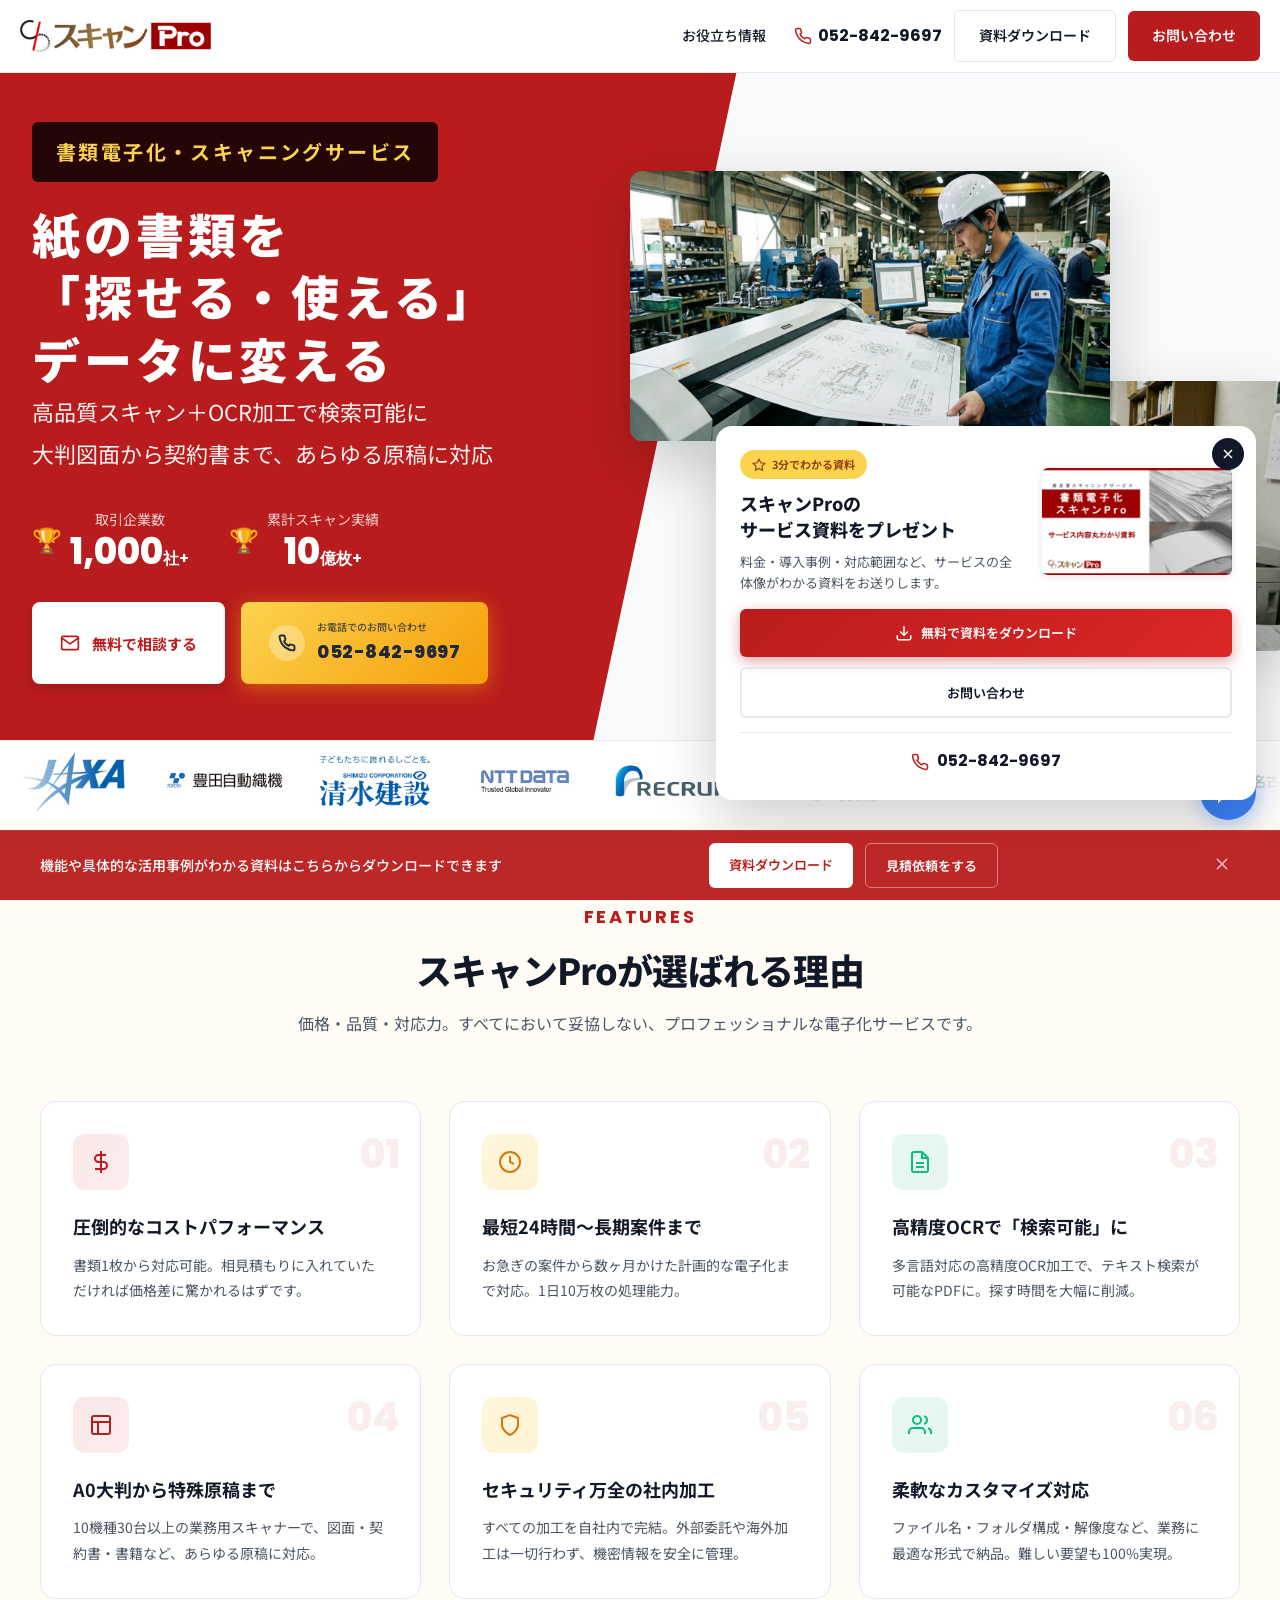
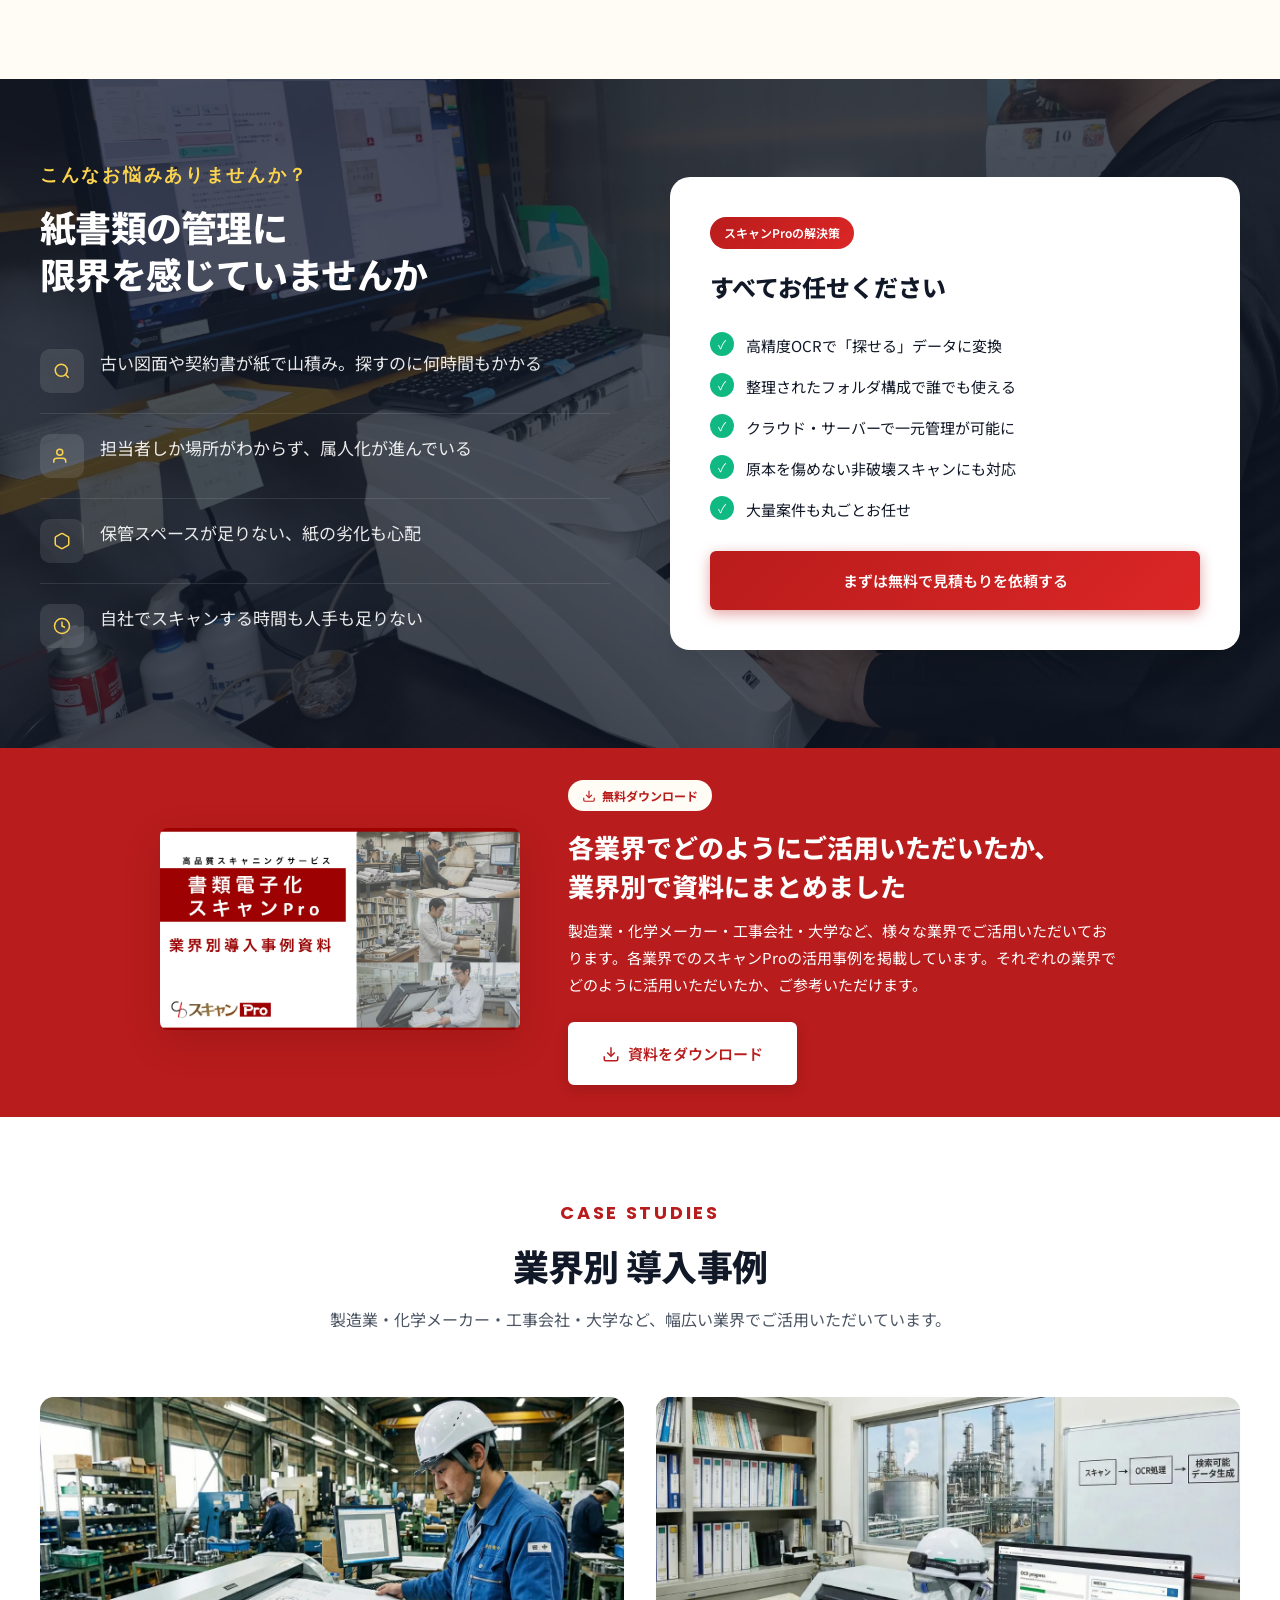
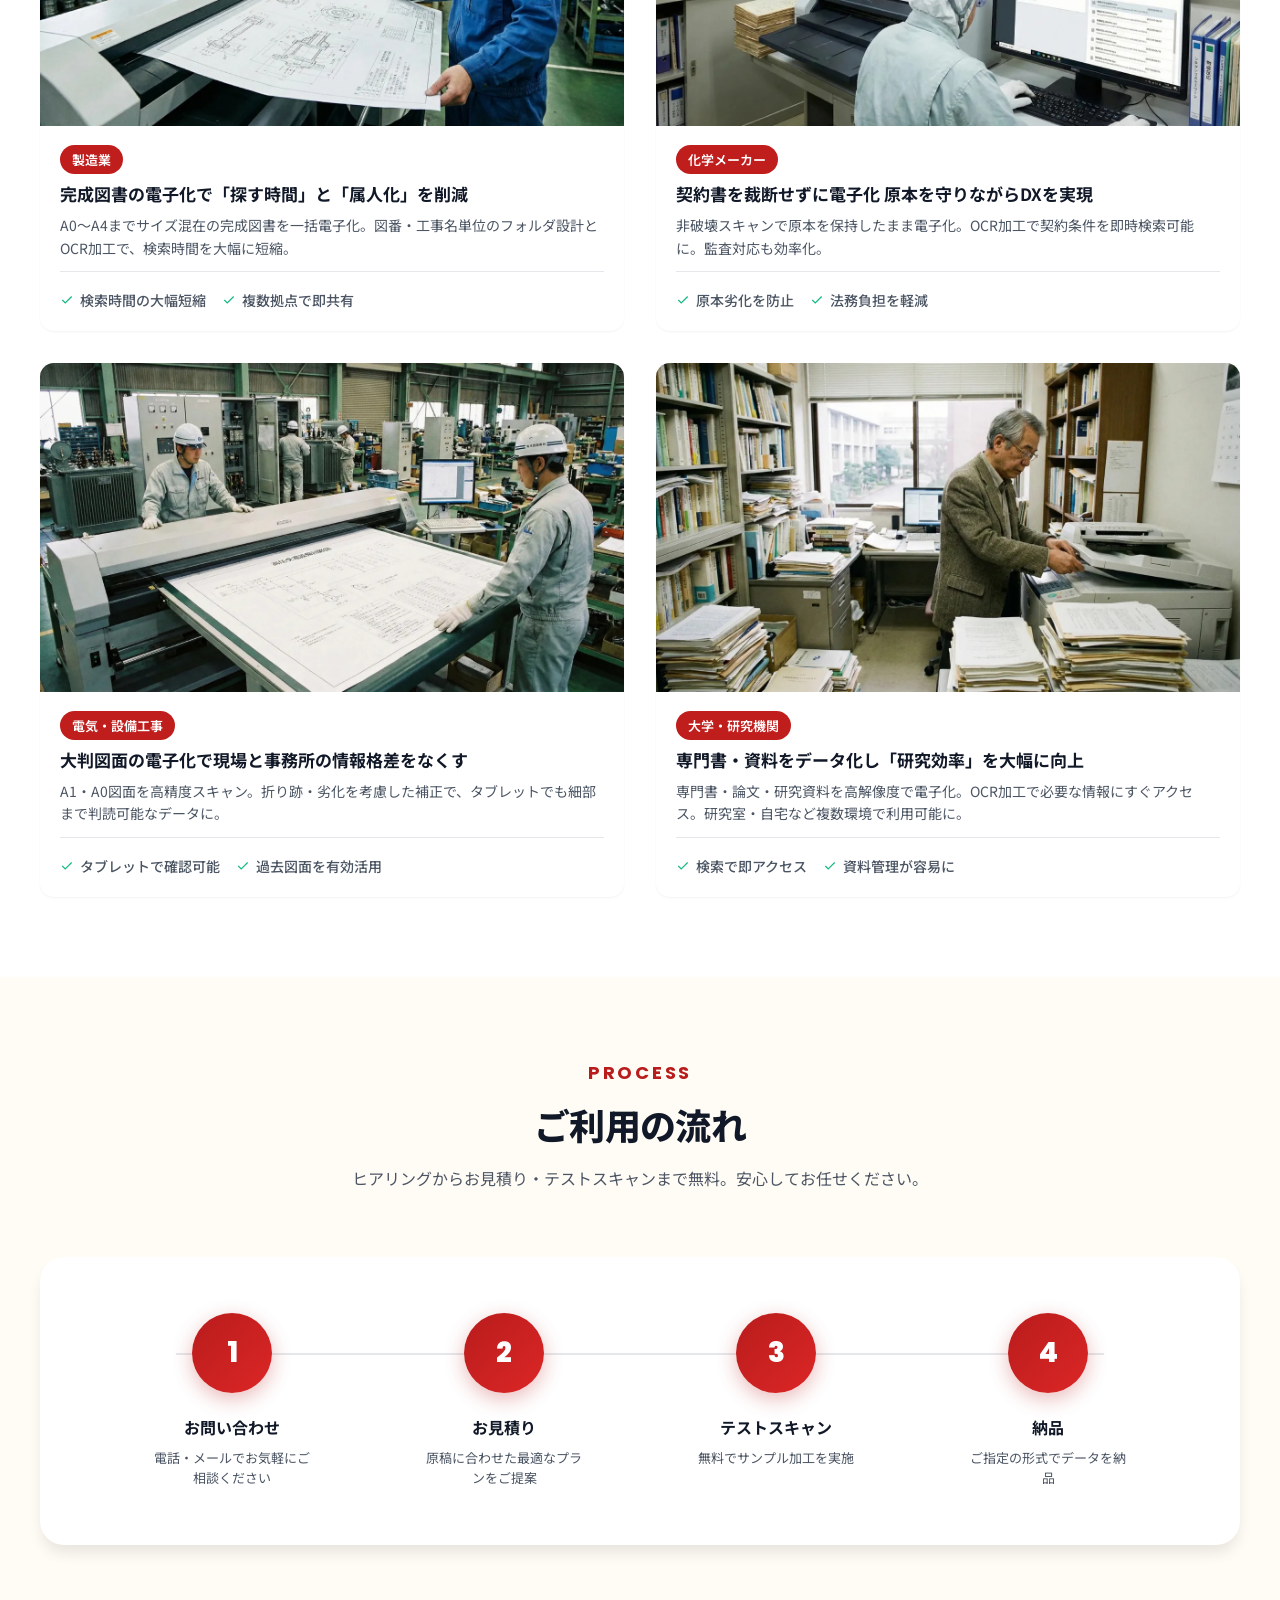
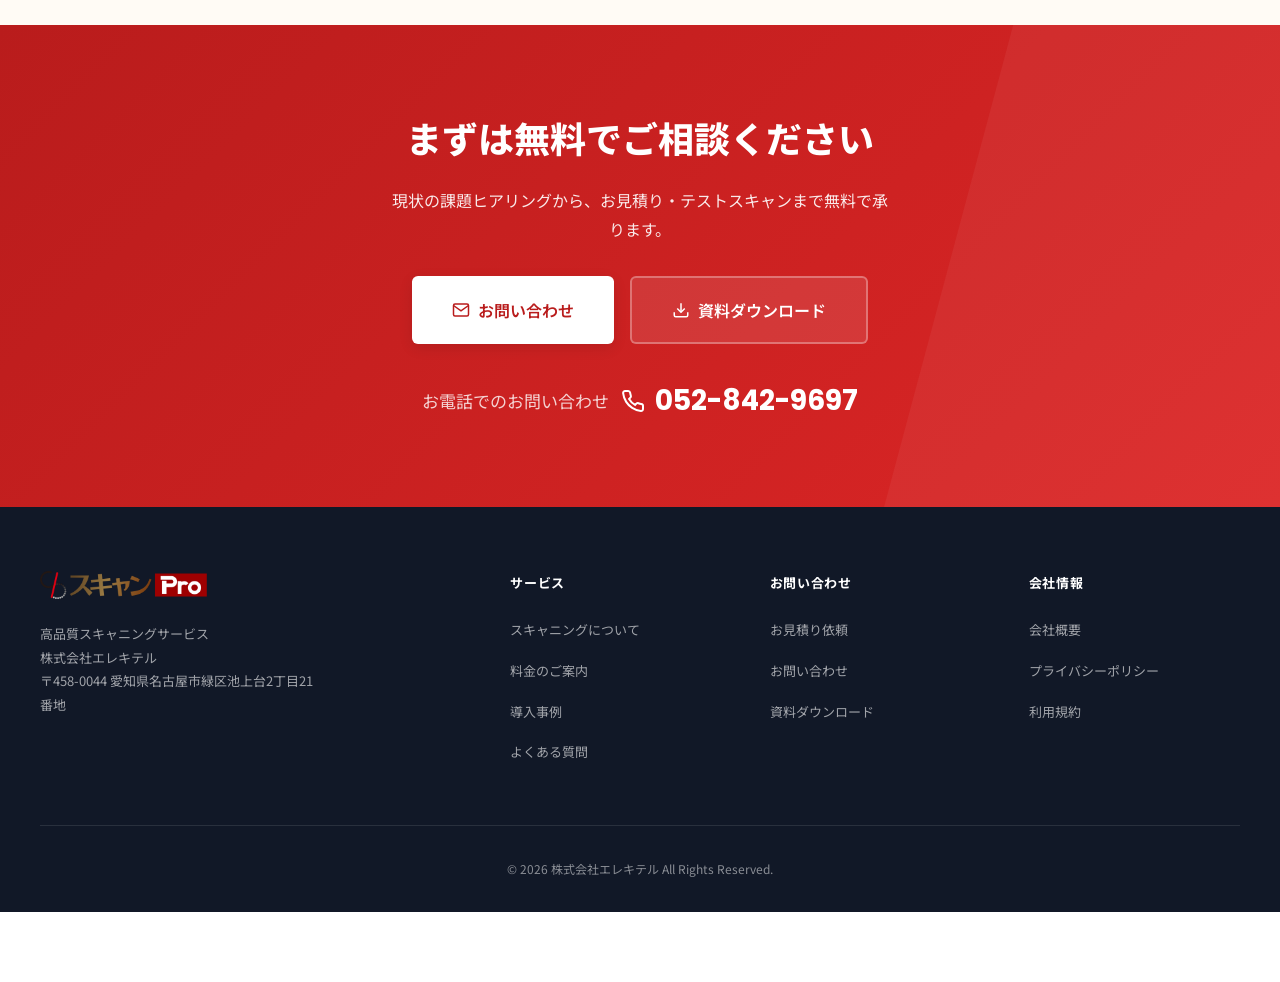
==== commit 4e5ff8bf: "PC版導入事例カードをB2Cサイズに統一" ====
--- a/index-v2.html
+++ b/index-v2.html
@@ -247,14 +247,14 @@
         .features-sticky, .cases-sticky { display: contents; }
         .cases-grid { display: grid; grid-template-columns: repeat(2, 1fr); gap: 32px; }
         .cases-scroll-bar { display: none; }
-        .case-card { background: white; border-radius: 16px; overflow: hidden; box-shadow: var(--shadow-md); transition: all 0.4s ease; }
+        .case-card { background: white; border-radius: 14px; overflow: hidden; box-shadow: var(--shadow-sm); transition: all 0.4s ease; }
         .case-card:hover { transform: translateY(-6px); box-shadow: var(--shadow-xl); }
         .case-image { aspect-ratio: 16/9; background: linear-gradient(135deg, #E5E7EB 0%, #F3F4F6 100%); overflow: hidden; }
         .case-image img { width: 100%; height: 100%; object-fit: cover; }
-        .case-content { padding: 28px; }
-        .case-badge { display: inline-block; padding: 4px 16px; background:#bf1e1d; border-radius: 50px; font-size: 16px; font-weight: 600; color: #ffffff; margin-bottom: 12px; }
-        .case-title { font-size: 20px; font-weight: 700; margin-bottom: 10px; color: var(--text-primary); line-height: 1.5; }
-        .case-description { font-size: 16px; color: var(--text-secondary); margin-bottom: 20px; line-height: 1.7; }
+        .case-content { padding: 18px 20px; }
+        .case-badge { display: inline-block; padding: 3px 12px; background:#bf1e1d; border-radius: 50px; font-size: 13px; font-weight: 600; color: #ffffff; margin-bottom: 8px; }
+        .case-title { font-size: 17px; font-weight: 700; margin-bottom: 8px; color: var(--text-primary); line-height: 1.4; }
+        .case-description { font-size: 14px; color: var(--text-secondary); margin-bottom: 12px; line-height: 1.6; }
         .case-results { display: flex; gap: 16px; padding-top: 16px; border-top: 1px solid var(--border); flex-wrap: wrap; }
         .case-result-item { display: flex; align-items: center; gap: 6px; font-size: 14px; color: var(--text-secondary); font-weight: 500; }
         .case-result-item svg { color: var(--accent-green); }
@@ -799,15 +799,26 @@
             .download-cta-image { flex: 0 0 auto; max-width: 240px; margin: 0 auto; }
             .download-cta-title { font-size: 20px; }
 
-            /* === CASES (縦スクロール) === */
+            /* === CASES (縦スクロール・B2Cサイズに統一) === */
+            #cases { padding: 20px 0 !important; }
+            #cases .section-header { padding: 0 20px 12px; }
+            #cases .section-title { font-size: 20px; margin-bottom: 4px; }
+            #cases .section-subtitle { font-size: 12px; line-height: 1.5; }
             .cases-grid {
                 display: grid !important;
                 grid-template-columns: 1fr;
                 gap: 16px;
+                padding: 0 16px;
             }
             .cases-scroll-bar { display: none; }
-            .case-title { font-size: 17px; }
-            .case-description { font-size: 14px; }
+            .case-card { border-radius: 14px; box-shadow: 0 2px 8px rgba(0,0,0,0.06); }
+            .case-image { aspect-ratio: 16/10; }
+            .case-content { padding: 18px 20px; }
+            .case-badge { font-size: 13px; padding: 3px 12px; }
+            .case-title { font-size: 16px; margin-bottom: 8px; }
+            .case-description { font-size: 13px; margin-bottom: 14px; line-height: 1.7; }
+            .case-results { gap: 10px; padding-top: 12px; }
+            .case-result-item { font-size: 12px; }
 
             /* === PROCESS VERTICAL TIMELINE === */
             .process-container { padding: 32px 20px; border-radius: 16px; }
@@ -857,10 +868,7 @@
             .footer-grid { grid-template-columns: 1fr; gap: 32px; }
 
             /* === FLOATING UI === */
-            .floating-cta-bar-inner { flex-direction: column; text-align: center; gap: 12px; }
-            .floating-cta-bar-text { font-size: 13px; }
-            .floating-cta-bar-buttons { width: 100%; }
-            .btn-bar { flex: 1; text-align: center; }
+            .floating-cta-bar { display: none !important; }
             .floating-chat { display: none !important; }
             .floating-mini { display: none !important; }
             .cta-popup { bottom: 80px; right: 16px; left: 16px; }
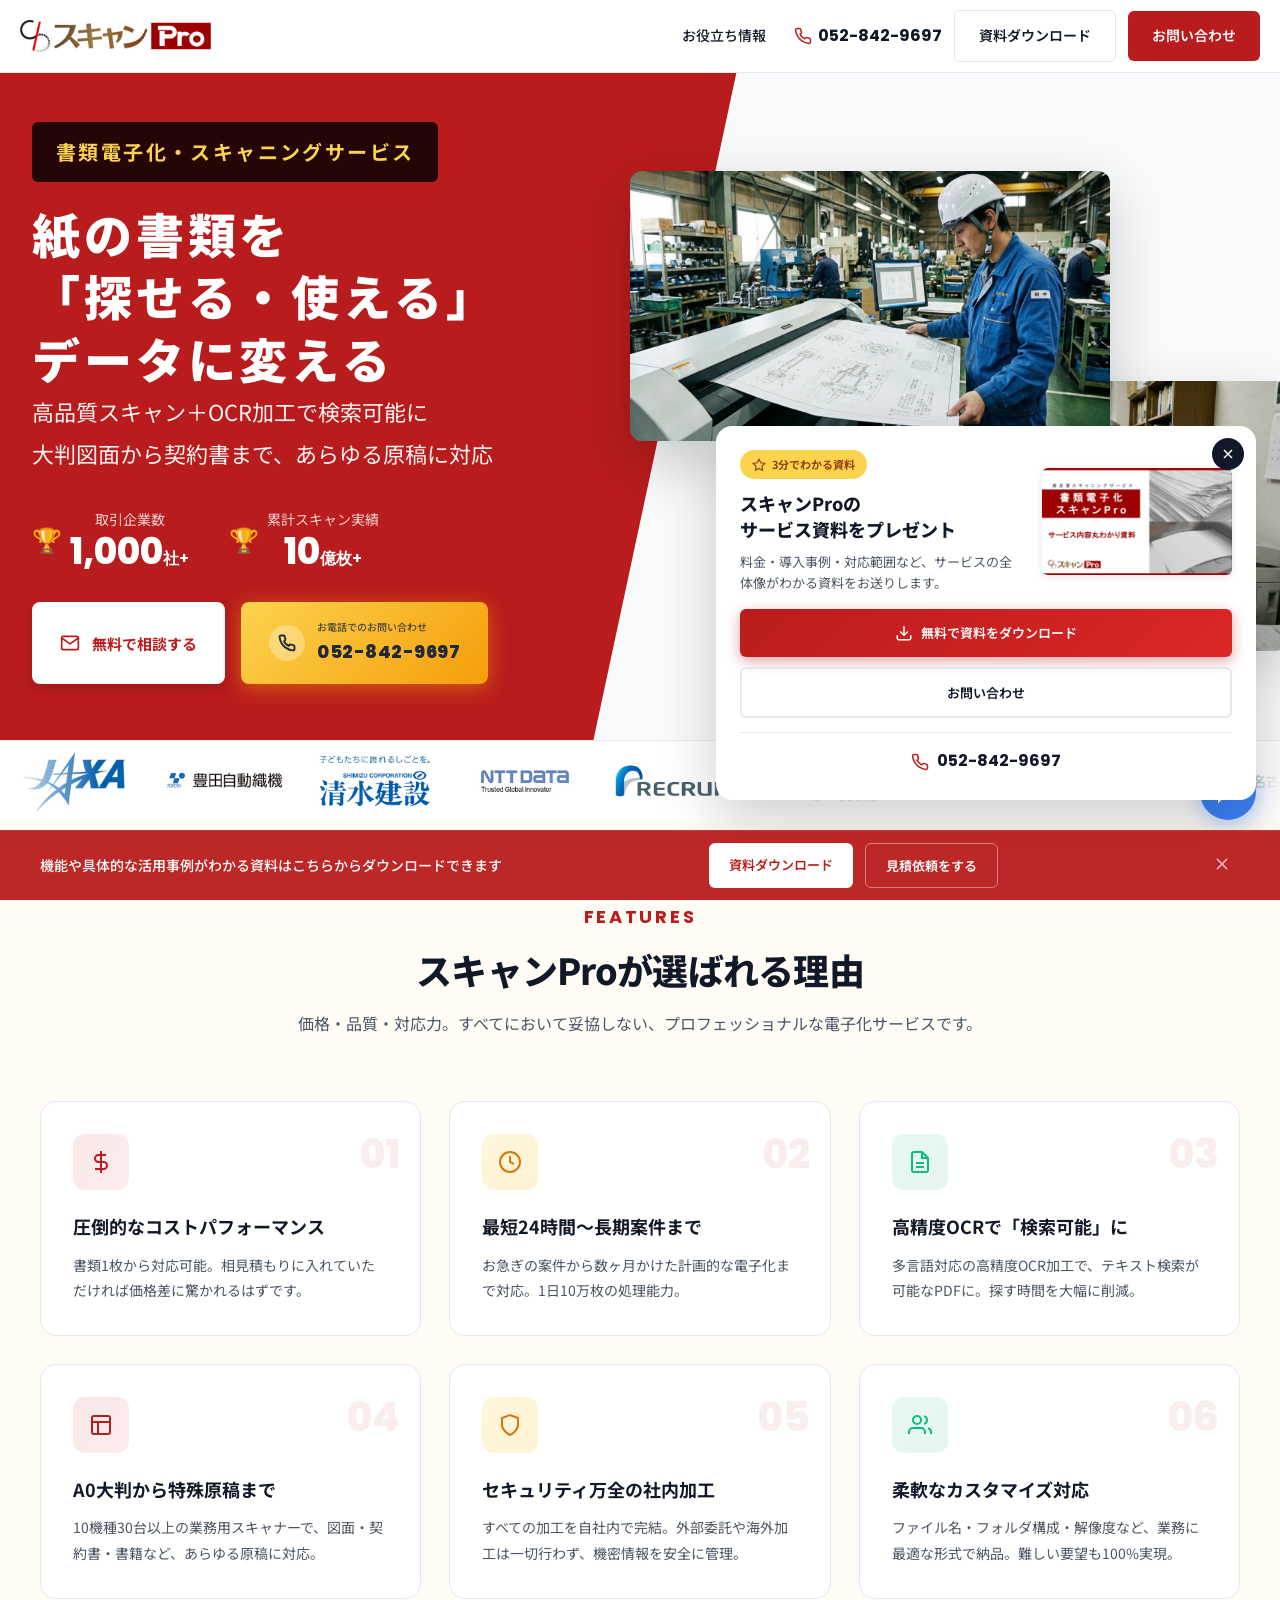
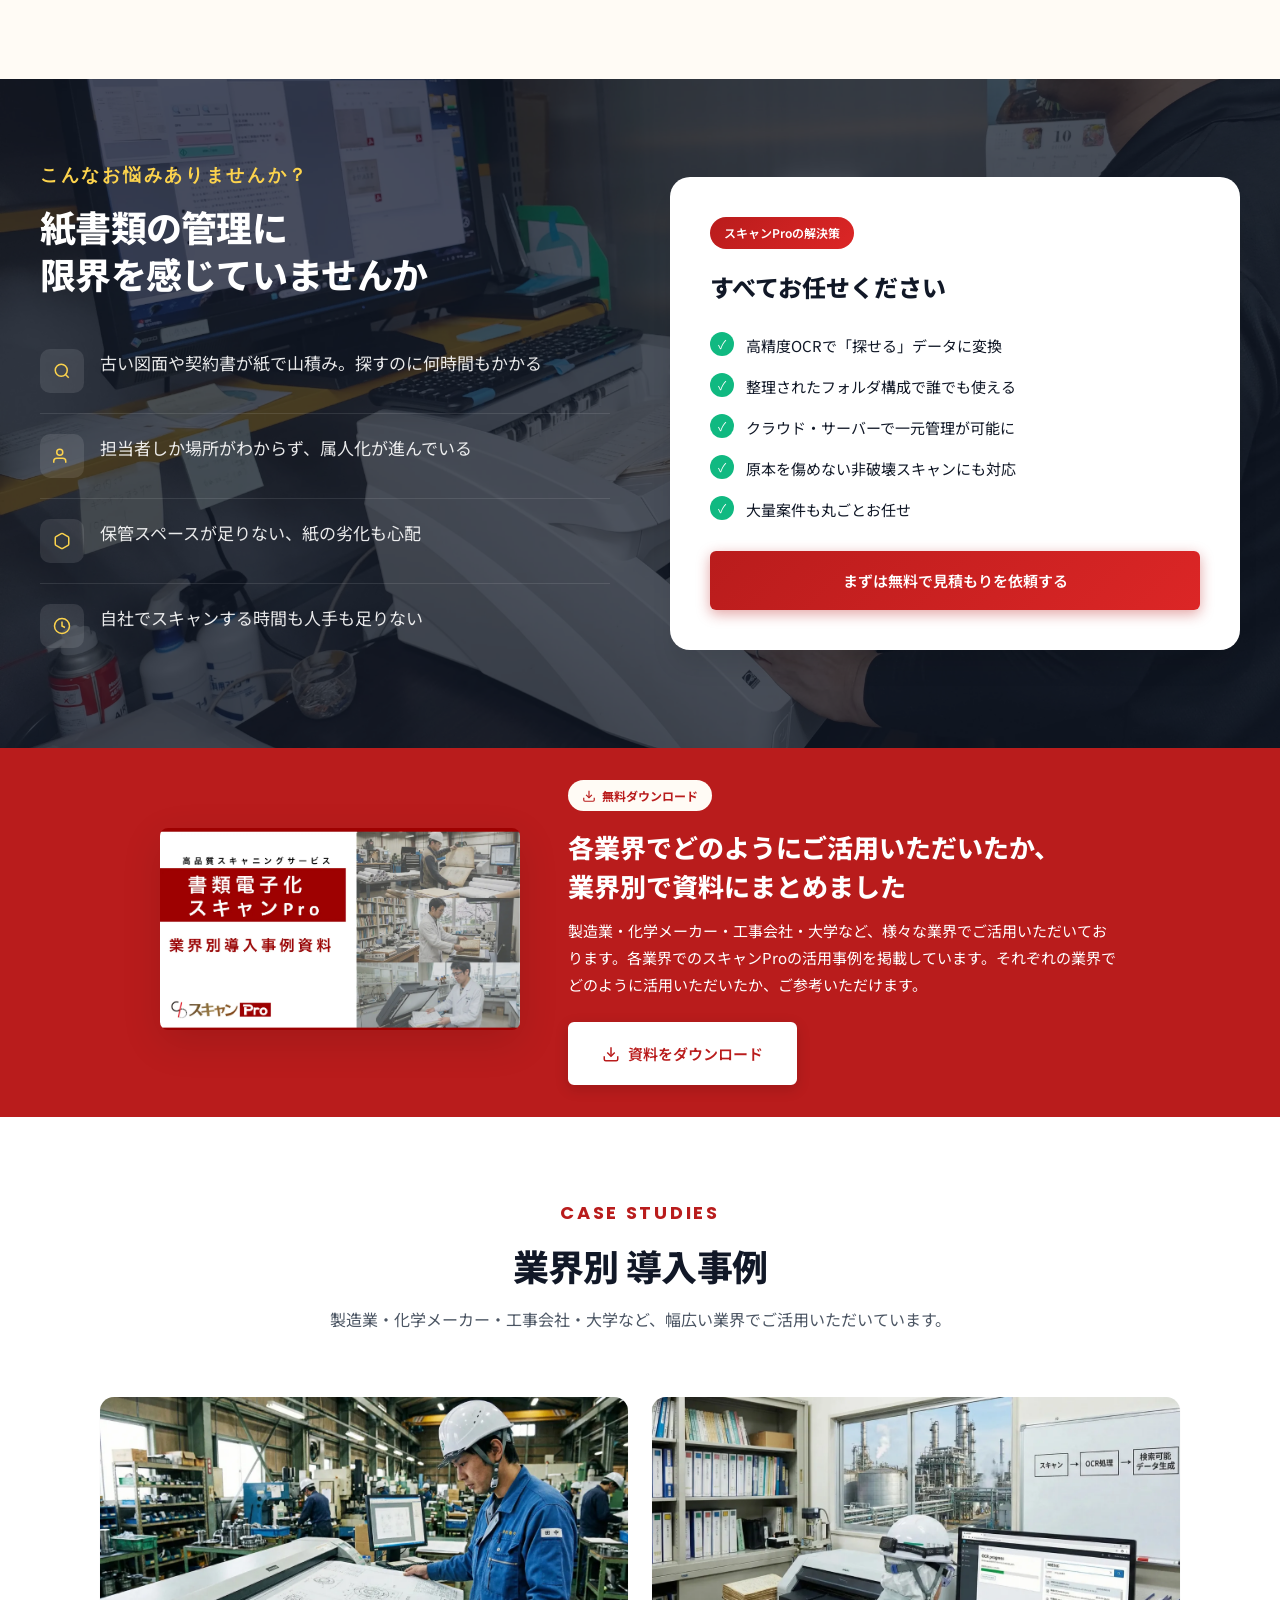
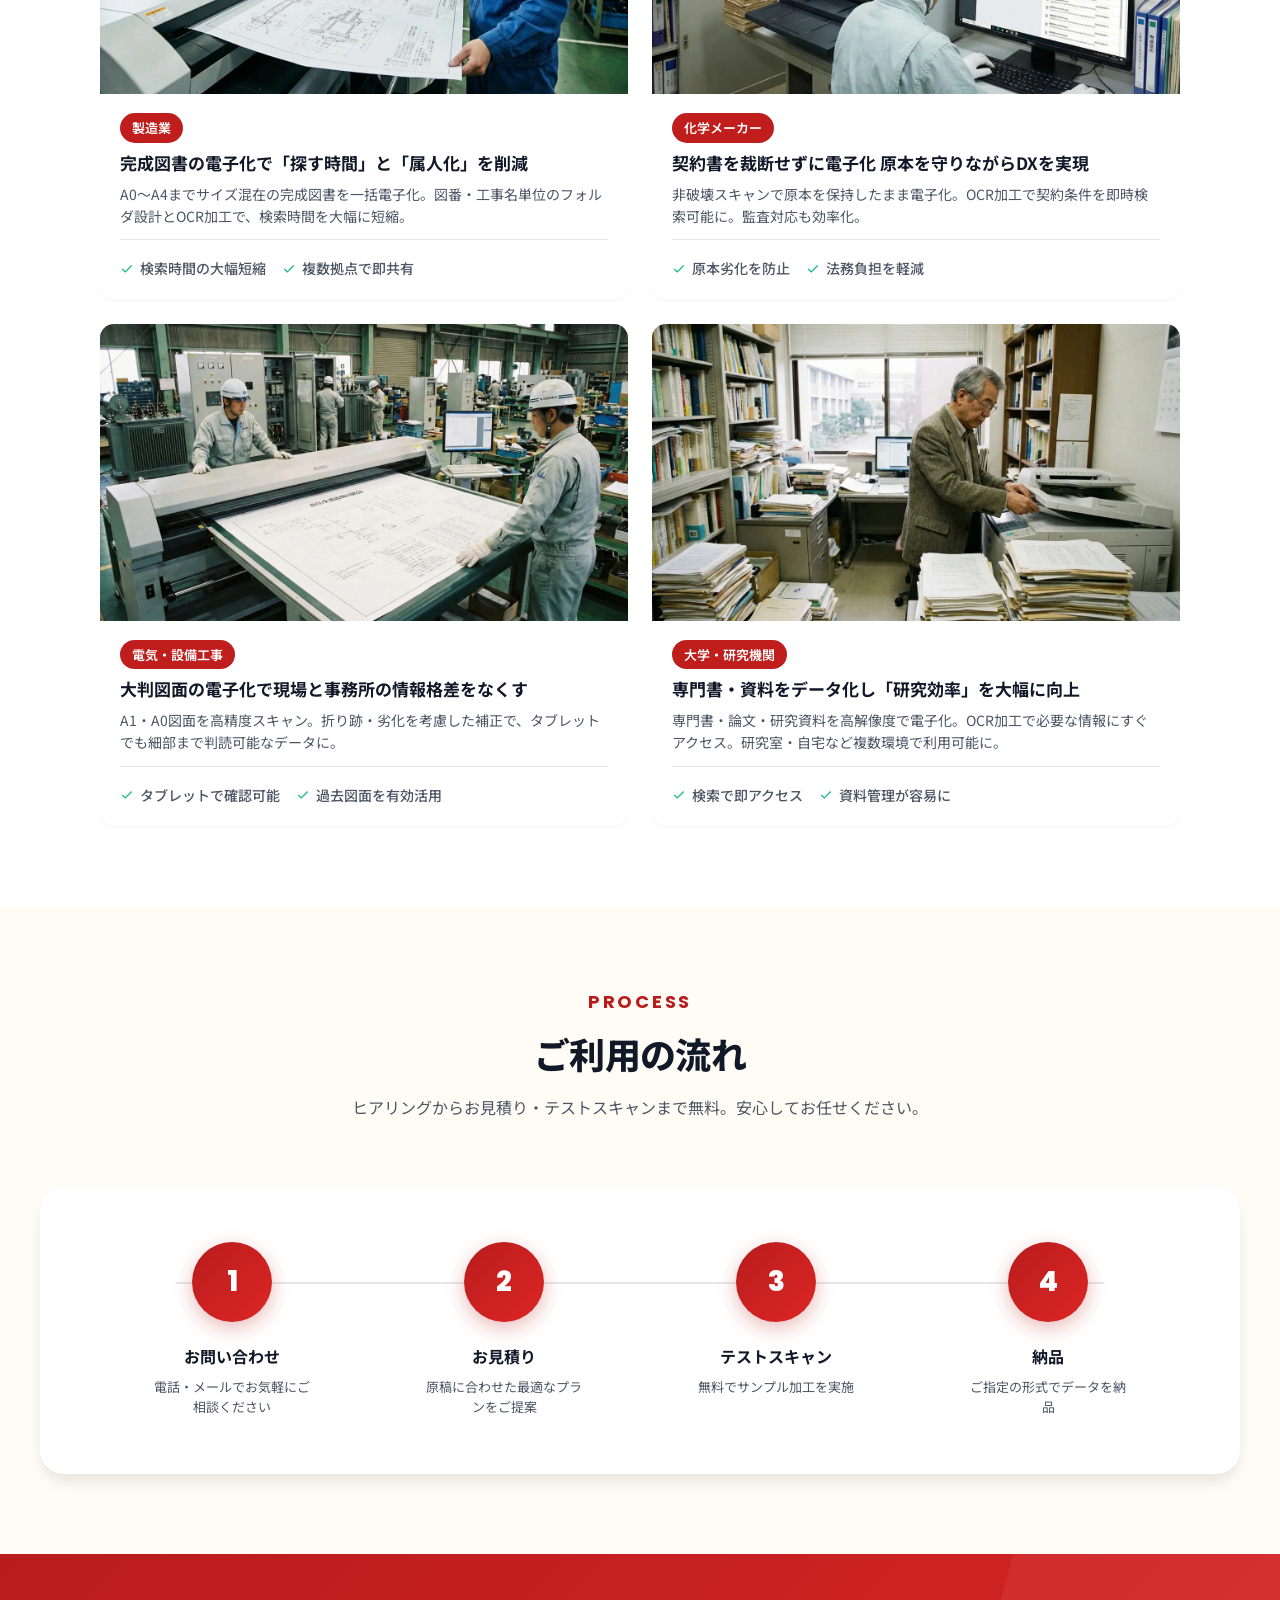
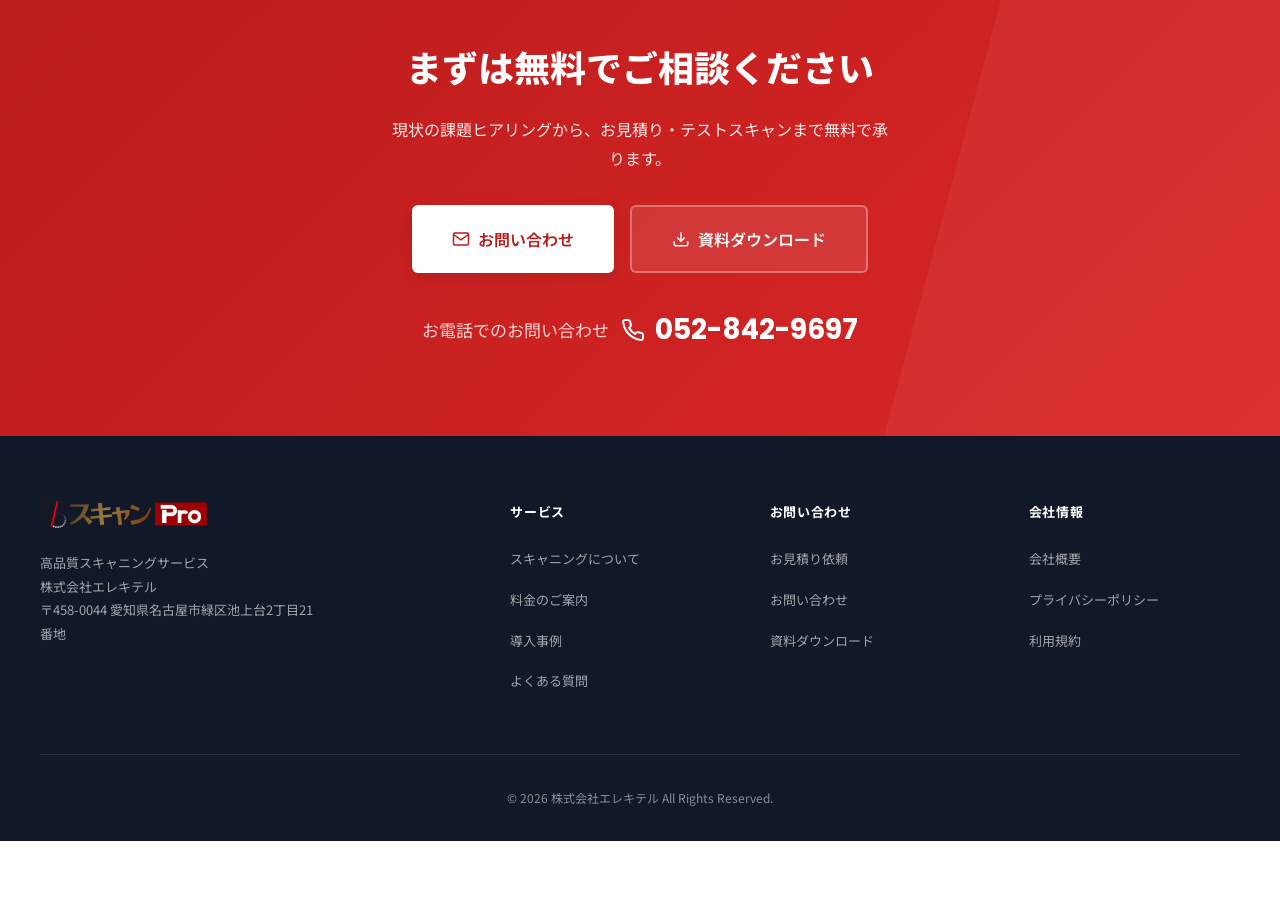
==== commit c438bd38: "導入事例カードにmax-width追加・gap縮小でB2Cと統一" ====
--- a/index-v2.html
+++ b/index-v2.html
@@ -245,7 +245,7 @@
         /* PC: スクロール駆動ラッパーを無効化 */
         .features-scroll-spacer, .cases-scroll-spacer { display: contents; }
         .features-sticky, .cases-sticky { display: contents; }
-        .cases-grid { display: grid; grid-template-columns: repeat(2, 1fr); gap: 32px; }
+        .cases-grid { display: grid; grid-template-columns: repeat(2, 1fr); gap: 24px; max-width: 1080px; margin: 0 auto; }
         .cases-scroll-bar { display: none; }
         .case-card { background: white; border-radius: 14px; overflow: hidden; box-shadow: var(--shadow-sm); transition: all 0.4s ease; }
         .case-card:hover { transform: translateY(-6px); box-shadow: var(--shadow-xl); }
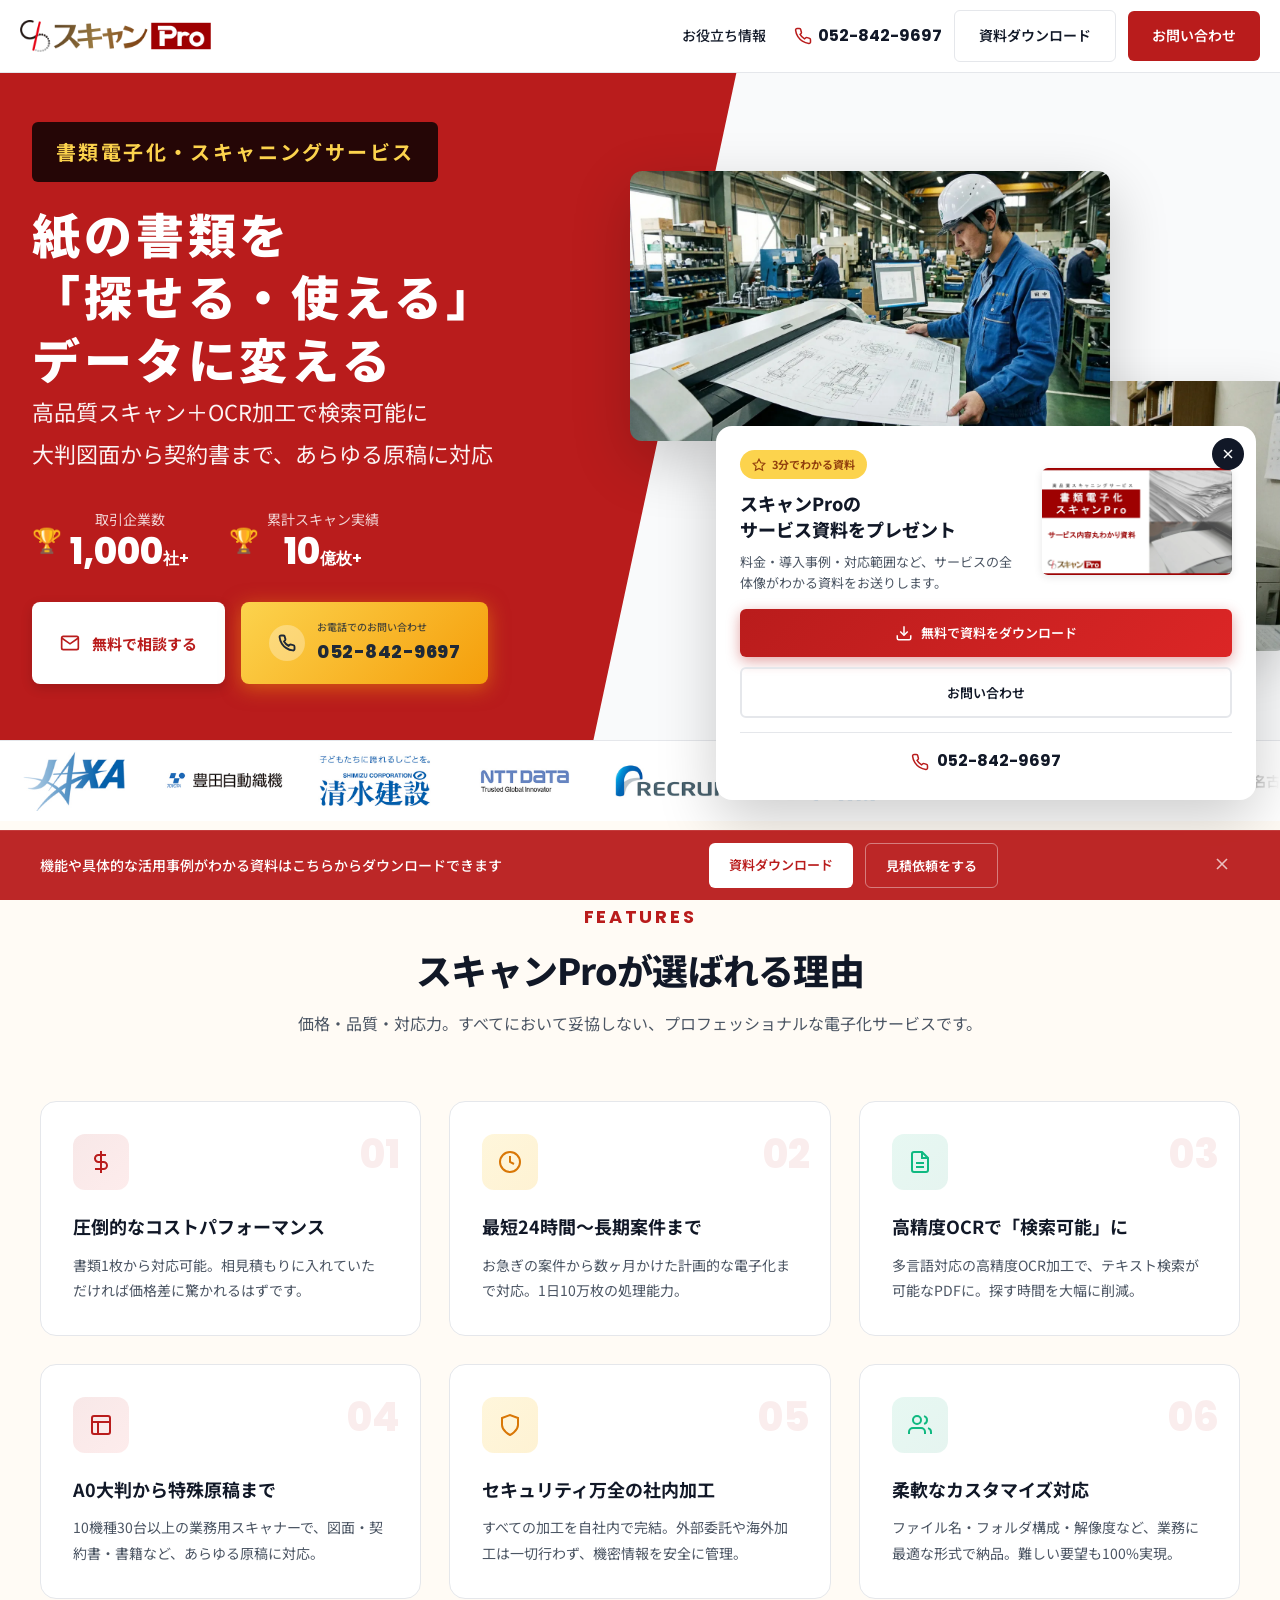
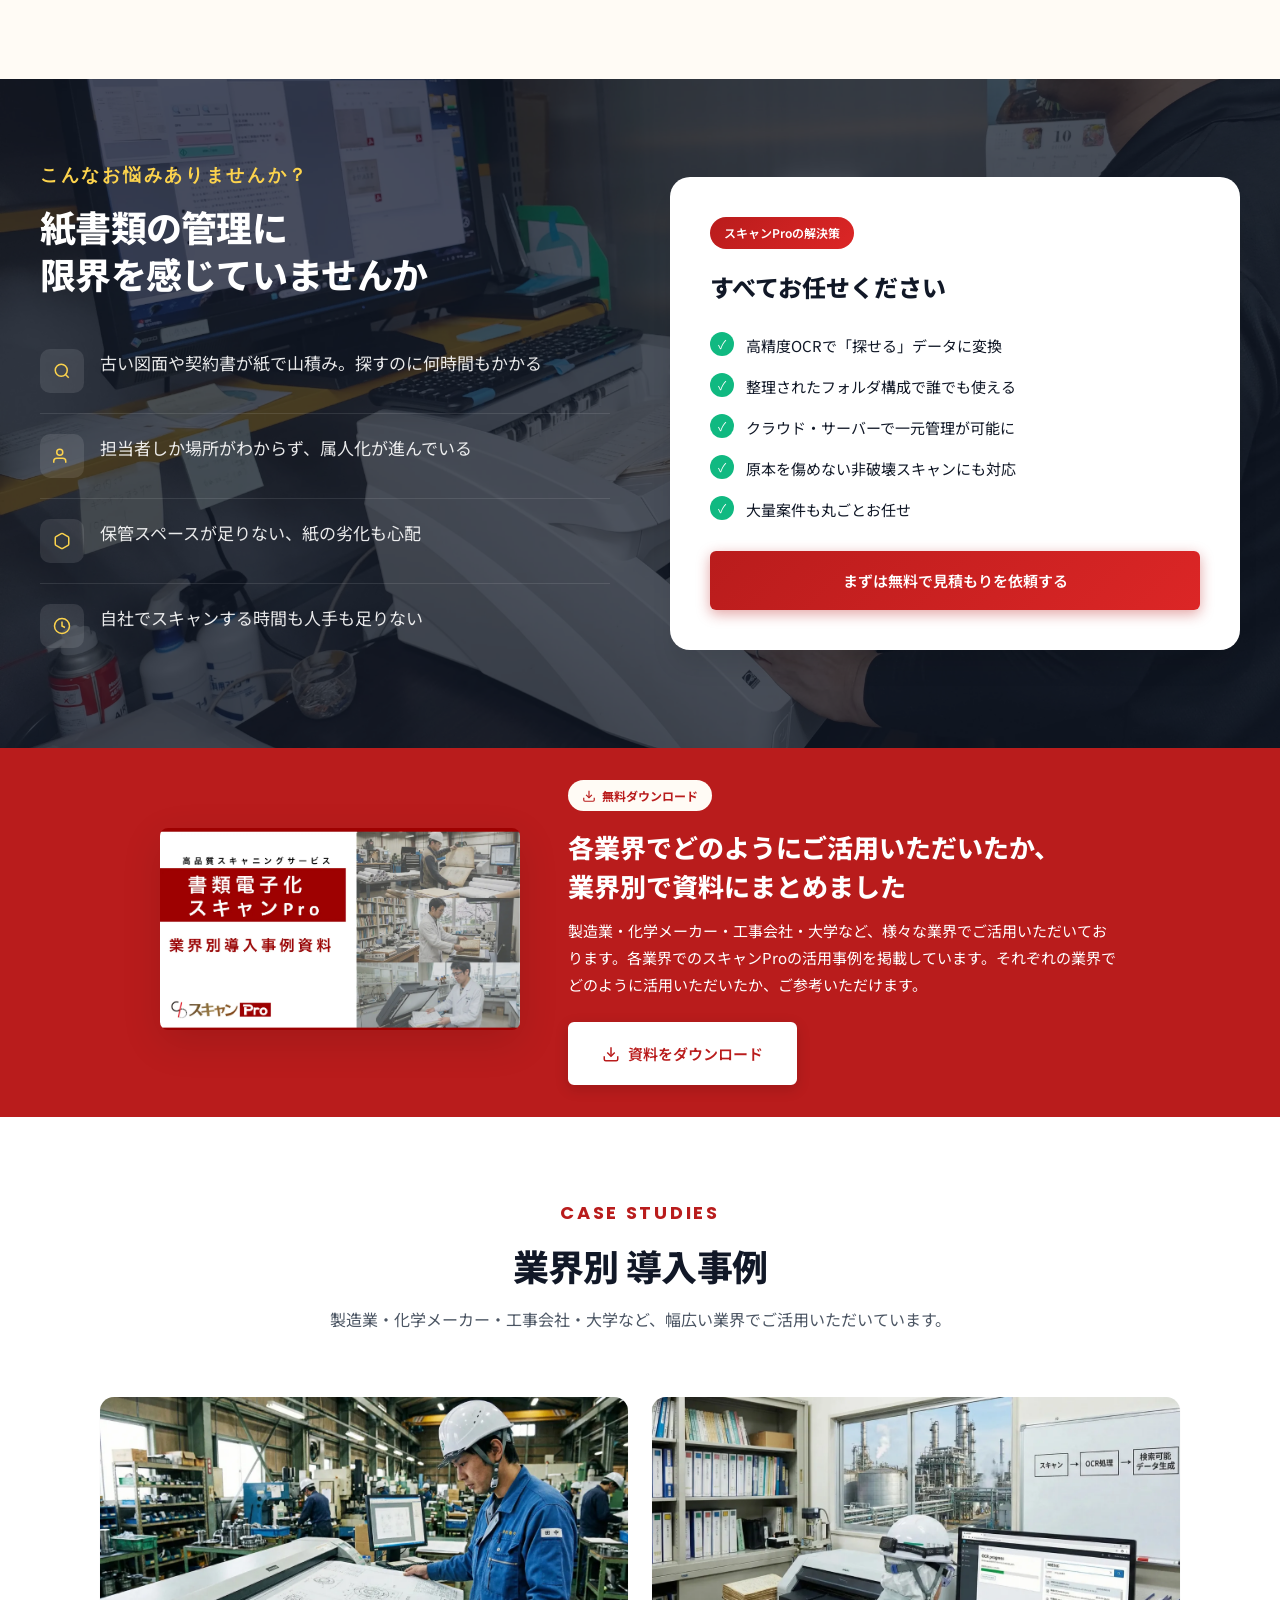
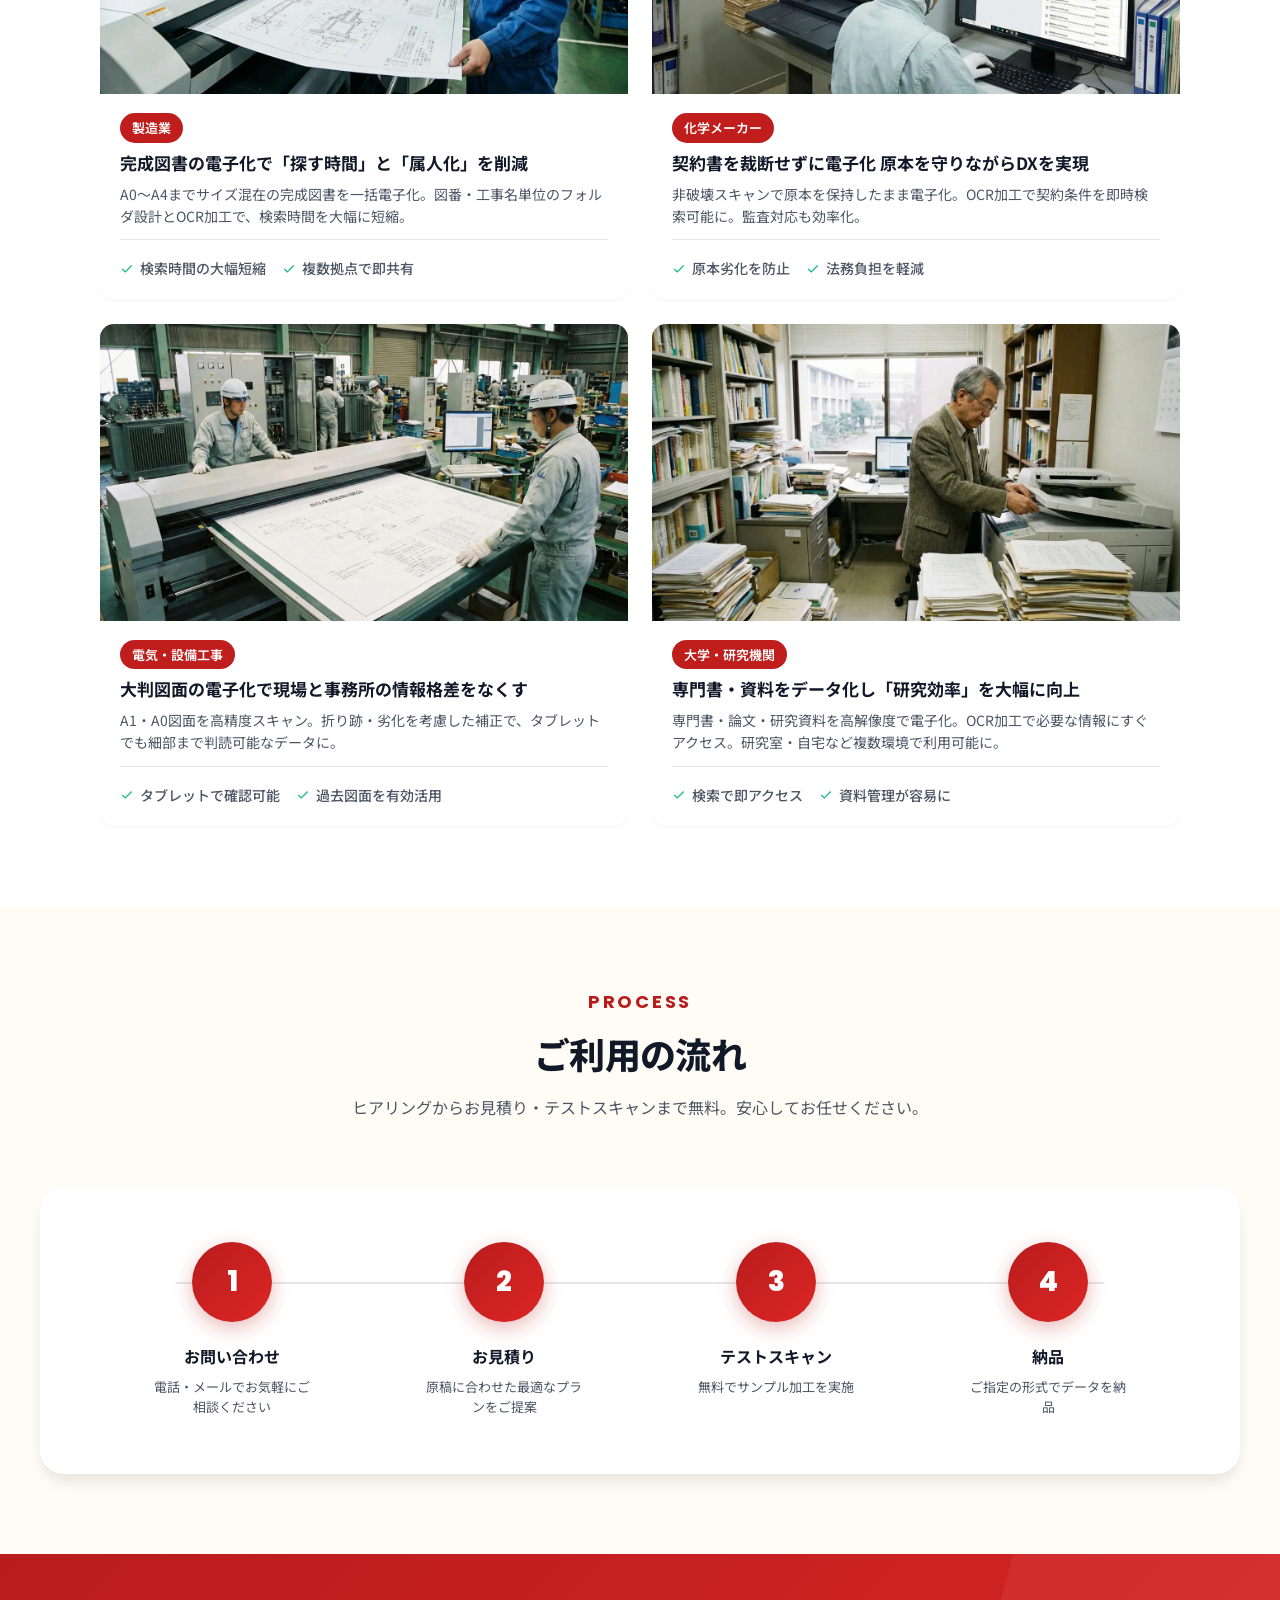
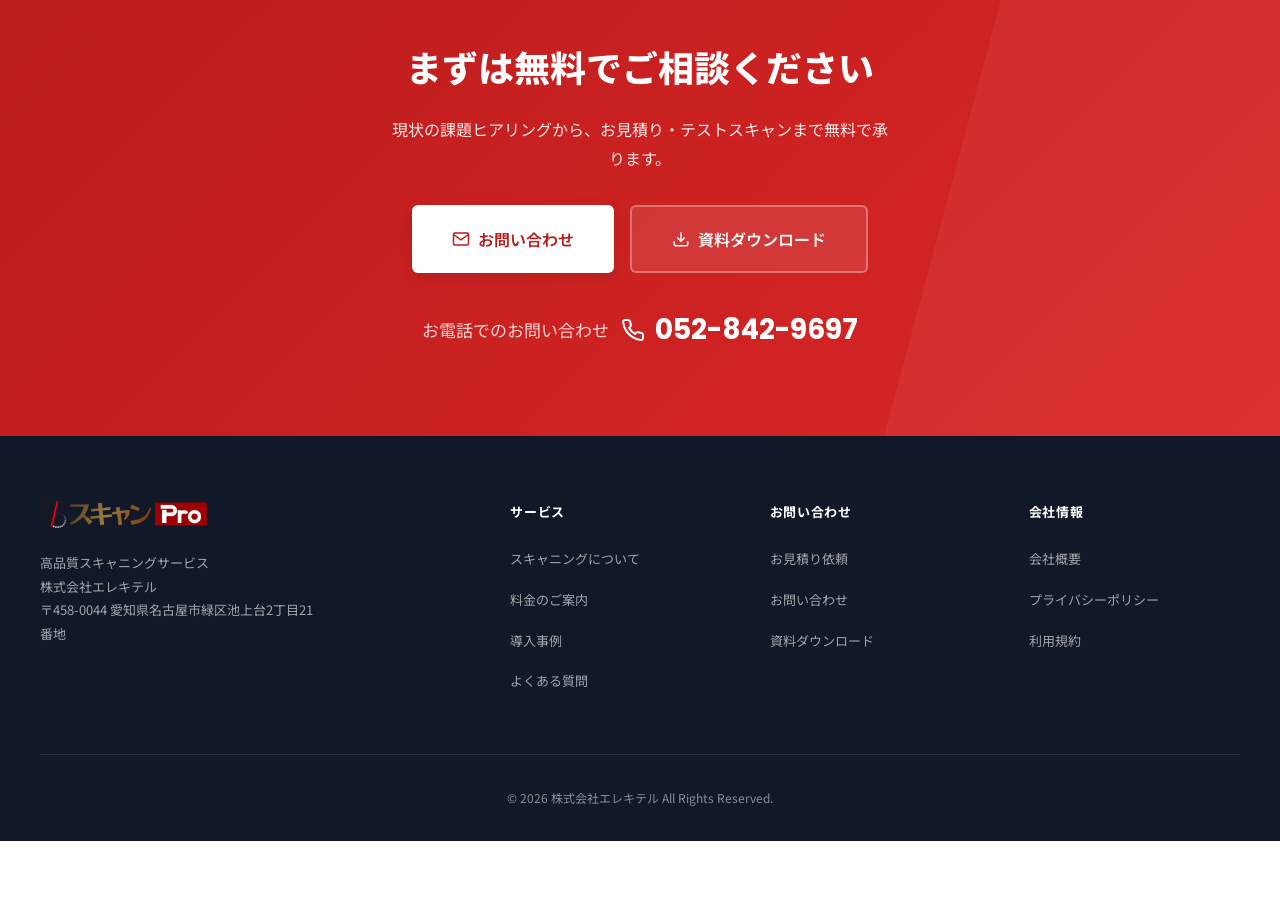
==== commit 37623b25: "青いチャットボタン(floating-chat)を非表示" ====
--- a/index-v2.html
+++ b/index-v2.html
@@ -345,7 +345,7 @@
         .btn-bar-primary:hover { background: var(--bg-light); }
         .btn-bar-secondary { background: transparent; color: white; border: 1px solid rgba(255,255,255,0.4); }
         .btn-bar-secondary:hover { background: rgba(255,255,255,0.1); }
-        .floating-chat { position: fixed; bottom: 80px; right: 24px; z-index: 998; }
+        .floating-chat { display: none; }
         .floating-chat-btn { width: 56px; height: 56px; border-radius: 50%; background: #3B82F6; color: white; display: flex; align-items: center; justify-content: center; box-shadow: 0 4px 20px rgba(59, 130, 246, 0.4); border: none; cursor: pointer; transition: all 0.3s ease; }
         .floating-chat-btn:hover { transform: scale(1.1); box-shadow: 0 6px 24px rgba(59, 130, 246, 0.5); }
         .fade-in { opacity: 0; transform: translateY(30px); transition: opacity 0.6s ease, transform 0.6s ease; }
